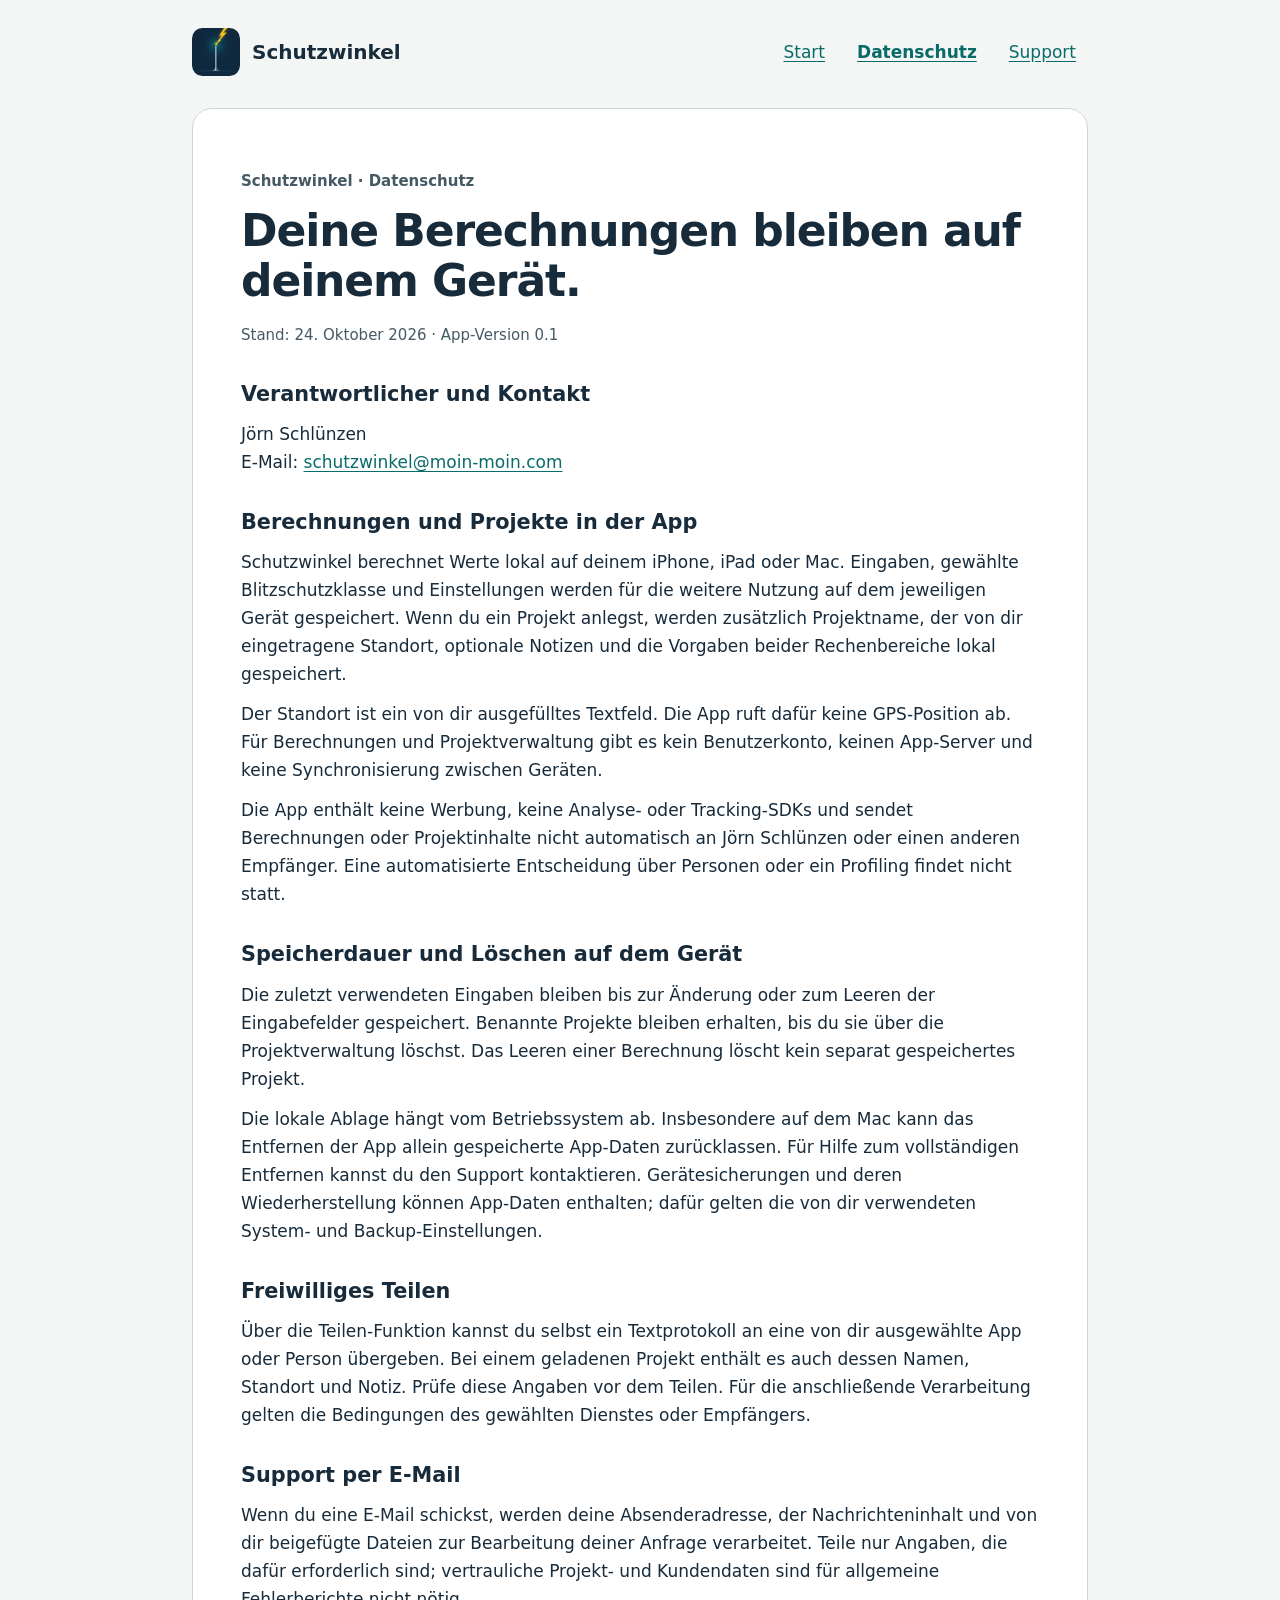
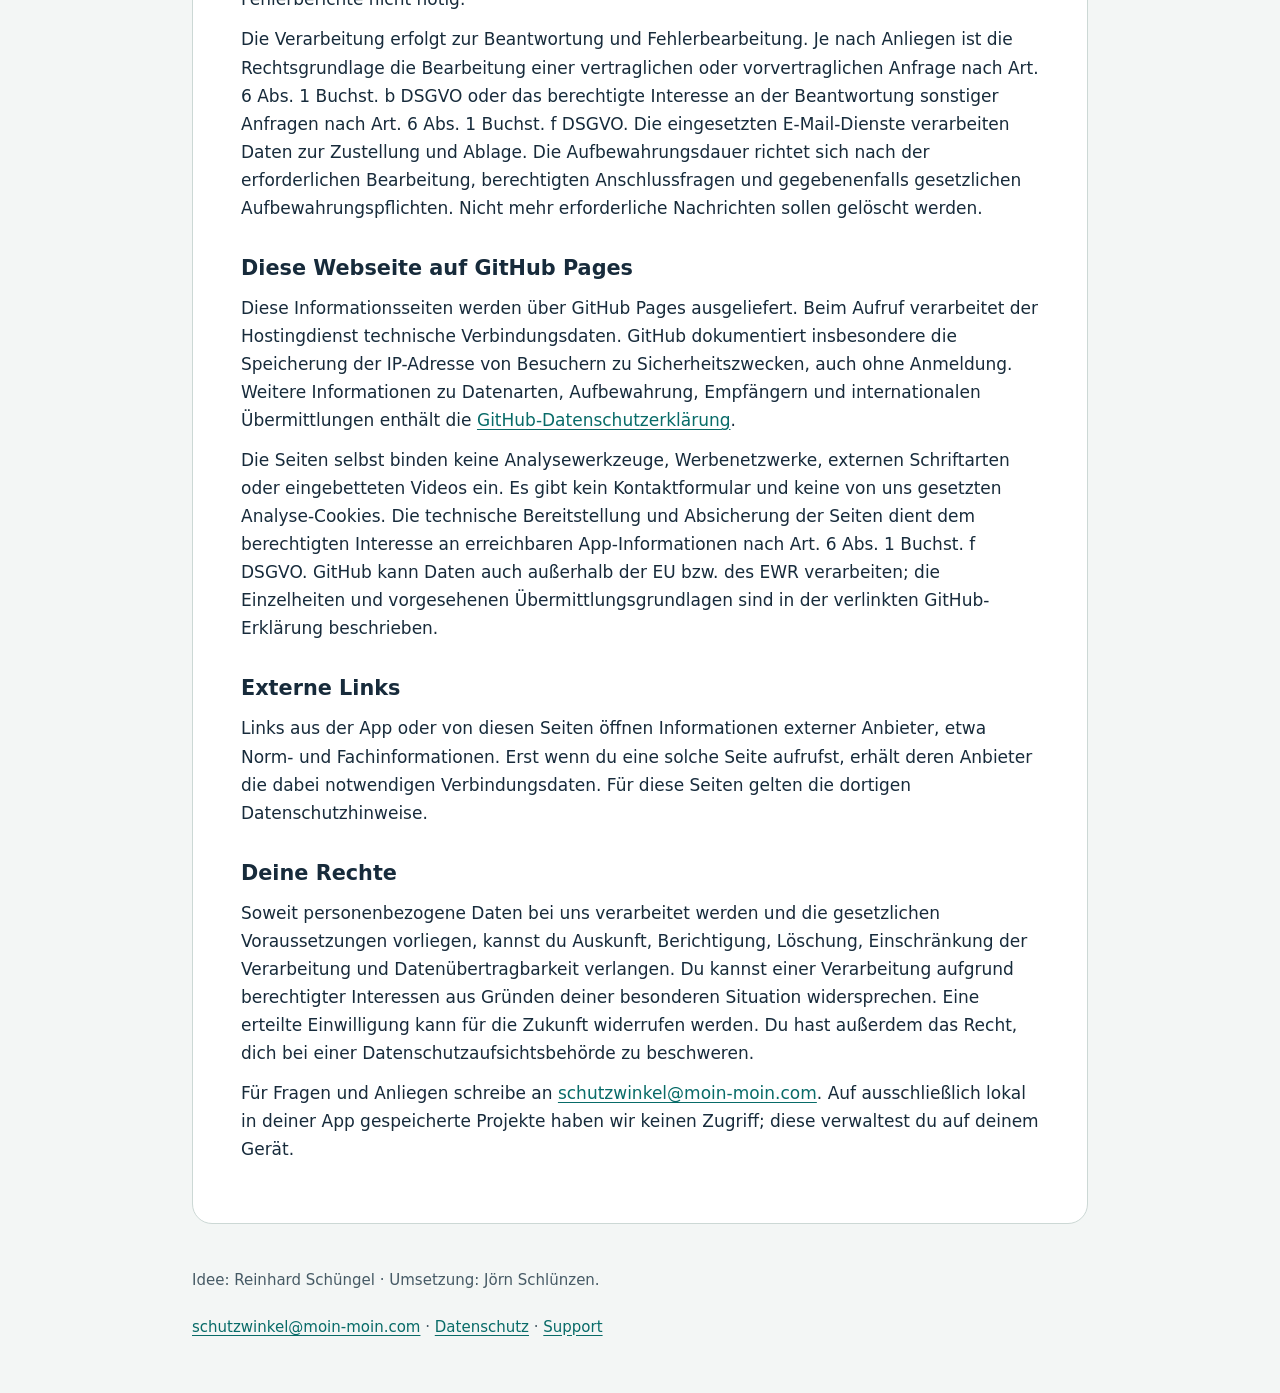
==== datenschutz/index.html @ af6385fe "Publish privacy and support information for Schutzwinkel Include provider contact, local data handli" ====
<!doctype html>
<html lang="de"><head><meta charset="utf-8"><meta name="viewport" content="width=device-width, initial-scale=1"><meta name="description" content="Datenschutz zur App Schutzwinkel von Jörn Schlünzen."><title>Datenschutz · Schutzwinkel</title><link rel="stylesheet" href="../assets/site.css"><link rel="icon" type="image/png" href="../assets/fangstange.png"></head>
<body><a class="skip" href="#inhalt">Zum Inhalt</a><header><a class="brand" href="../index.html"><img src="../assets/fangstange.png" alt="" width="48" height="48"><span>Schutzwinkel</span></a><nav aria-label="Hauptnavigation"><a href="../index.html">Start</a><a href="../datenschutz/" aria-current="page">Datenschutz</a><a href="../support/">Support</a></nav></header><main id="inhalt"><article><p class="eyebrow">Schutzwinkel · Datenschutz</p><h1>Deine Berechnungen bleiben auf deinem Gerät.</h1><p class="meta">Stand: 24. Oktober 2026 · App-Version 0.1</p><h2>Verantwortlicher und Kontakt</h2><p>Jörn Schlünzen<br>E-Mail: <a href="mailto:schutzwinkel@moin-moin.com">schutzwinkel@moin-moin.com</a></p><h2>Berechnungen und Projekte in der App</h2><p>Schutzwinkel berechnet Werte lokal auf deinem iPhone, iPad oder Mac. Eingaben, gewählte Blitzschutzklasse und Einstellungen werden für die weitere Nutzung auf dem jeweiligen Gerät gespeichert. Wenn du ein Projekt anlegst, werden zusätzlich Projektname, der von dir eingetragene Standort, optionale Notizen und die Vorgaben beider Rechenbereiche lokal gespeichert.</p><p>Der Standort ist ein von dir ausgefülltes Textfeld. Die App ruft dafür keine GPS-Position ab. Für Berechnungen und Projektverwaltung gibt es kein Benutzerkonto, keinen App-Server und keine Synchronisierung zwischen Geräten.</p><p>Die App enthält keine Werbung, keine Analyse- oder Tracking-SDKs und sendet Berechnungen oder Projektinhalte nicht automatisch an Jörn Schlünzen oder einen anderen Empfänger. Eine automatisierte Entscheidung über Personen oder ein Profiling findet nicht statt.</p><h2>Speicherdauer und Löschen auf dem Gerät</h2><p>Die zuletzt verwendeten Eingaben bleiben bis zur Änderung oder zum Leeren der Eingabefelder gespeichert. Benannte Projekte bleiben erhalten, bis du sie über die Projektverwaltung löschst. Das Leeren einer Berechnung löscht kein separat gespeichertes Projekt.</p><p>Die lokale Ablage hängt vom Betriebssystem ab. Insbesondere auf dem Mac kann das Entfernen der App allein gespeicherte App-Daten zurücklassen. Für Hilfe zum vollständigen Entfernen kannst du den Support kontaktieren. Gerätesicherungen und deren Wiederherstellung können App-Daten enthalten; dafür gelten die von dir verwendeten System- und Backup-Einstellungen.</p><h2>Freiwilliges Teilen</h2><p>Über die Teilen-Funktion kannst du selbst ein Textprotokoll an eine von dir ausgewählte App oder Person übergeben. Bei einem geladenen Projekt enthält es auch dessen Namen, Standort und Notiz. Prüfe diese Angaben vor dem Teilen. Für die anschließende Verarbeitung gelten die Bedingungen des gewählten Dienstes oder Empfängers.</p><h2>Support per E-Mail</h2><p>Wenn du eine E-Mail schickst, werden deine Absenderadresse, der Nachrichteninhalt und von dir beigefügte Dateien zur Bearbeitung deiner Anfrage verarbeitet. Teile nur Angaben, die dafür erforderlich sind; vertrauliche Projekt- und Kundendaten sind für allgemeine Fehlerberichte nicht nötig.</p><p>Die Verarbeitung erfolgt zur Beantwortung und Fehlerbearbeitung. Je nach Anliegen ist die Rechtsgrundlage die Bearbeitung einer vertraglichen oder vorvertraglichen Anfrage nach Art. 6 Abs. 1 Buchst. b DSGVO oder das berechtigte Interesse an der Beantwortung sonstiger Anfragen nach Art. 6 Abs. 1 Buchst. f DSGVO. Die eingesetzten E-Mail-Dienste verarbeiten Daten zur Zustellung und Ablage. Die Aufbewahrungsdauer richtet sich nach der erforderlichen Bearbeitung, berechtigten Anschlussfragen und gegebenenfalls gesetzlichen Aufbewahrungspflichten. Nicht mehr erforderliche Nachrichten sollen gelöscht werden.</p><h2>Diese Webseite auf GitHub Pages</h2><p>Diese Informationsseiten werden über GitHub Pages ausgeliefert. Beim Aufruf verarbeitet der Hostingdienst technische Verbindungsdaten. GitHub dokumentiert insbesondere die Speicherung der IP-Adresse von Besuchern zu Sicherheitszwecken, auch ohne Anmeldung. Weitere Informationen zu Datenarten, Aufbewahrung, Empfängern und internationalen Übermittlungen enthält die <a href="https://docs.github.com/en/site-policy/privacy-policies/github-general-privacy-statement">GitHub-Datenschutzerklärung</a>.</p><p>Die Seiten selbst binden keine Analysewerkzeuge, Werbenetzwerke, externen Schriftarten oder eingebetteten Videos ein. Es gibt kein Kontaktformular und keine von uns gesetzten Analyse-Cookies. Die technische Bereitstellung und Absicherung der Seiten dient dem berechtigten Interesse an erreichbaren App-Informationen nach Art. 6 Abs. 1 Buchst. f DSGVO. GitHub kann Daten auch außerhalb der EU bzw. des EWR verarbeiten; die Einzelheiten und vorgesehenen Übermittlungsgrundlagen sind in der verlinkten GitHub-Erklärung beschrieben.</p><h2>Externe Links</h2><p>Links aus der App oder von diesen Seiten öffnen Informationen externer Anbieter, etwa Norm- und Fachinformationen. Erst wenn du eine solche Seite aufrufst, erhält deren Anbieter die dabei notwendigen Verbindungsdaten. Für diese Seiten gelten die dortigen Datenschutzhinweise.</p><h2>Deine Rechte</h2><p>Soweit personenbezogene Daten bei uns verarbeitet werden und die gesetzlichen Voraussetzungen vorliegen, kannst du Auskunft, Berichtigung, Löschung, Einschränkung der Verarbeitung und Datenübertragbarkeit verlangen. Du kannst einer Verarbeitung aufgrund berechtigter Interessen aus Gründen deiner besonderen Situation widersprechen. Eine erteilte Einwilligung kann für die Zukunft widerrufen werden. Du hast außerdem das Recht, dich bei einer Datenschutzaufsichtsbehörde zu beschweren.</p><p>Für Fragen und Anliegen schreibe an <a href="mailto:schutzwinkel@moin-moin.com">schutzwinkel@moin-moin.com</a>. Auf ausschließlich lokal in deiner App gespeicherte Projekte haben wir keinen Zugriff; diese verwaltest du auf deinem Gerät.</p></article></main><footer><p>Idee: Reinhard Schüngel · Umsetzung: Jörn Schlünzen.</p><p><a href="mailto:schutzwinkel@moin-moin.com">schutzwinkel@moin-moin.com</a> · <a href="../datenschutz/">Datenschutz</a> · <a href="../support/">Support</a></p></footer></body></html>
---- assets/site.css ----
:root { color-scheme: light dark; --bg: #f3f6f5; --card: #ffffff; --ink: #172b3b; --muted: #465a65; --accent: #086b68; --line: #ccd8d5; }
* { box-sizing: border-box; }
body { margin: 0; background: var(--bg); color: var(--ink); font: 1.0625rem/1.65 system-ui, -apple-system, BlinkMacSystemFont, sans-serif; }
a { color: var(--accent); text-underline-offset: .2em; overflow-wrap: anywhere; }
a:hover { text-decoration-thickness: .15em; }
a:focus-visible { outline: 3px solid var(--accent); outline-offset: 4px; border-radius: 3px; }
.skip { position: absolute; top: -6rem; left: 1rem; padding: .75rem 1rem; background: var(--card); z-index: 2; }
.skip:focus { top: .5rem; }
header, main, footer { width: min(100% - 2.5rem, 56rem); margin-inline: auto; }
header { padding-block: 1.75rem 1rem; display: flex; flex-wrap: wrap; align-items: center; justify-content: space-between; gap: 1rem; }
.brand { display: flex; align-items: center; gap: .75rem; color: var(--ink); text-decoration: none; font-size: 1.25rem; font-weight: 700; }
.brand img { width: 3rem; height: 3rem; border-radius: .65rem; }
nav { display: flex; flex-wrap: wrap; gap: .25rem .5rem; }
nav a { display: inline-flex; align-items: center; padding: .5rem .75rem; min-height: 44px; }
nav a[aria-current="page"] { font-weight: 700; }
main { padding-block: 1rem 2rem; }
article { padding: clamp(1.25rem, 4vw, 3rem); background: var(--card); border: 1px solid var(--line); border-radius: 1.25rem; }
h1 { font-size: clamp(2rem, 5vw, 2.75rem); line-height: 1.15; letter-spacing: -.025em; margin: .3rem 0 1rem; }
h2 { margin: 2rem 0 .5rem; font-size: 1.3rem; line-height: 1.35; }
p, ul, ol { margin-block: .75rem; }
li + li { margin-top: .4rem; }
.eyebrow, .meta { color: var(--muted); font-size: .9375rem; }
.eyebrow { font-weight: 650; }
.contact { display: inline-block; padding: .75rem 1rem; border: 1px solid var(--accent); border-radius: .65rem; min-height: 44px; }
.notice { border-left: 4px solid var(--accent); padding: .5rem 1rem; margin-block: 1.5rem; background: var(--bg); }
footer { padding-bottom: 2rem; color: var(--muted); font-size: .9375rem; }
footer a { display: inline-flex; padding-block: .5rem; min-height: 44px; align-items: center; }
@media (prefers-color-scheme: dark) { :root { --bg: #101c24; --card: #172b3b; --ink: #edf4f2; --muted: #becfcf; --accent: #8cdad2; --line: #3a535f; } }
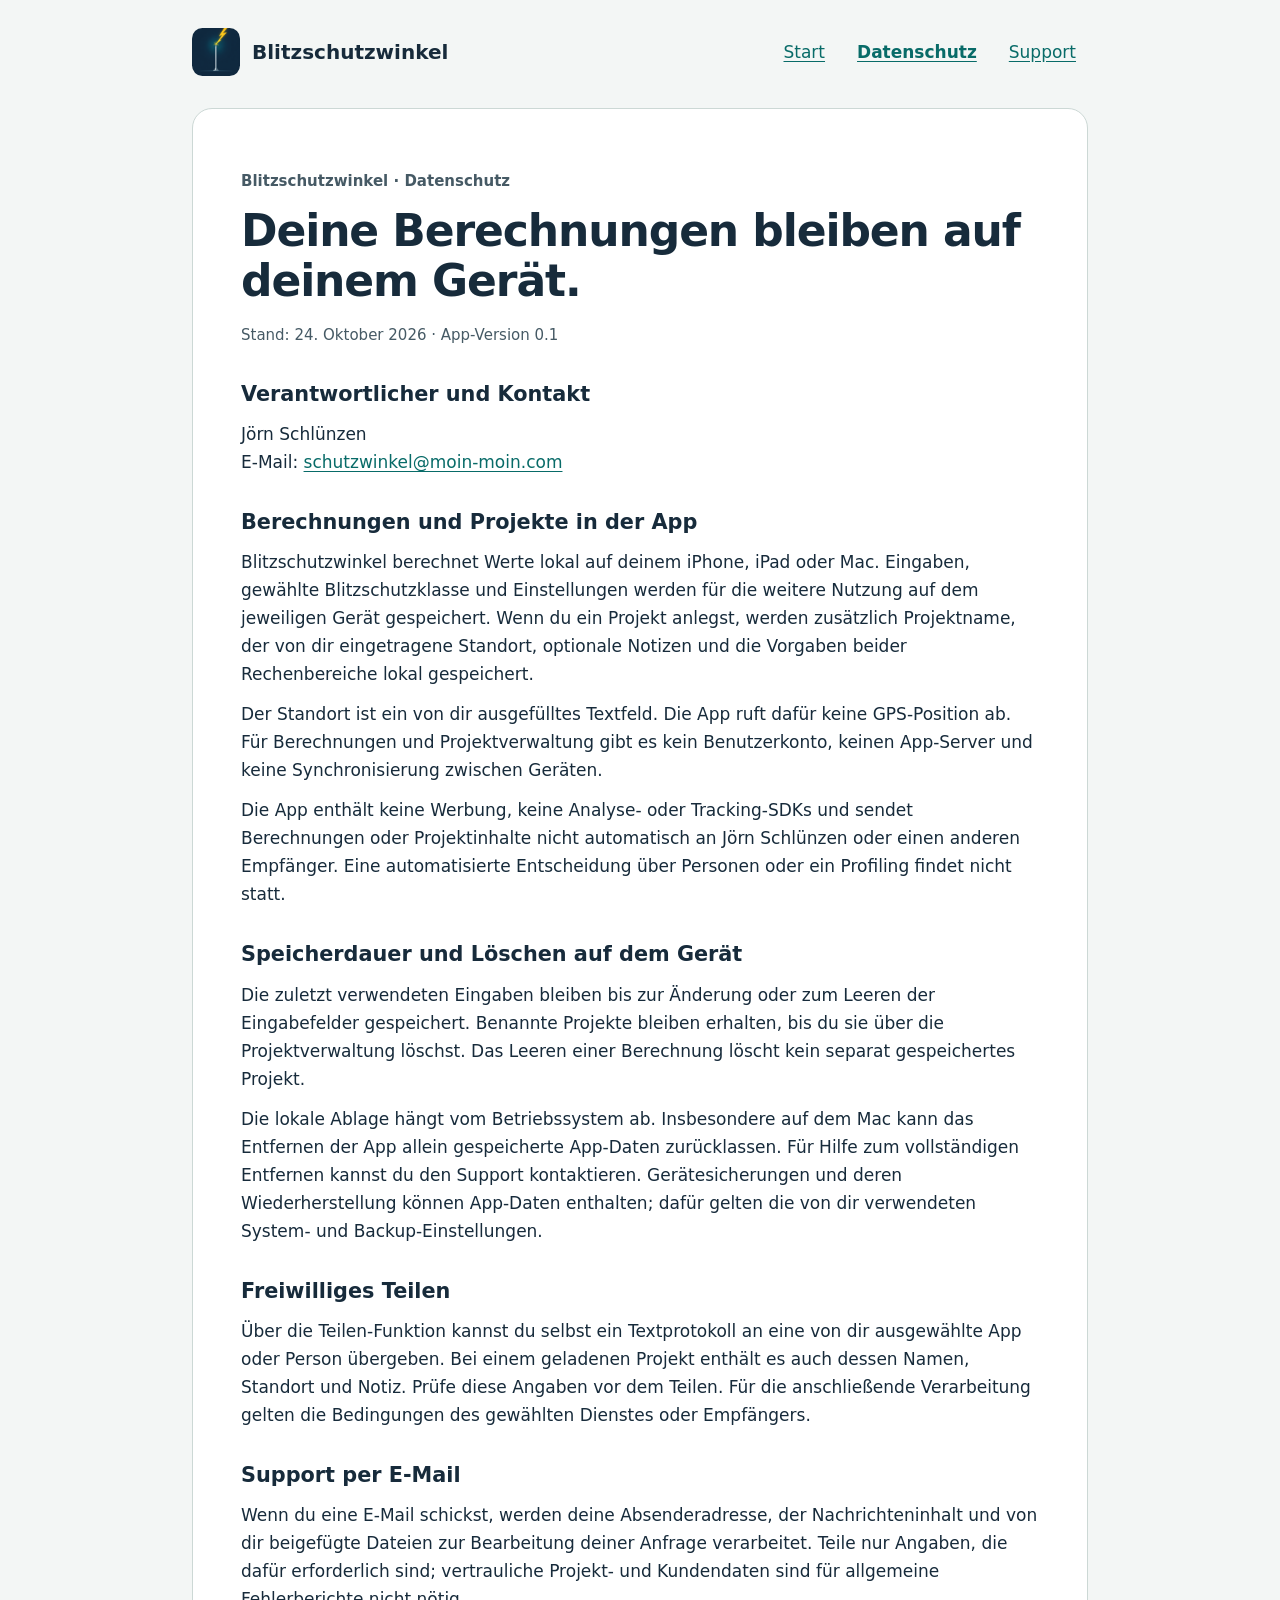
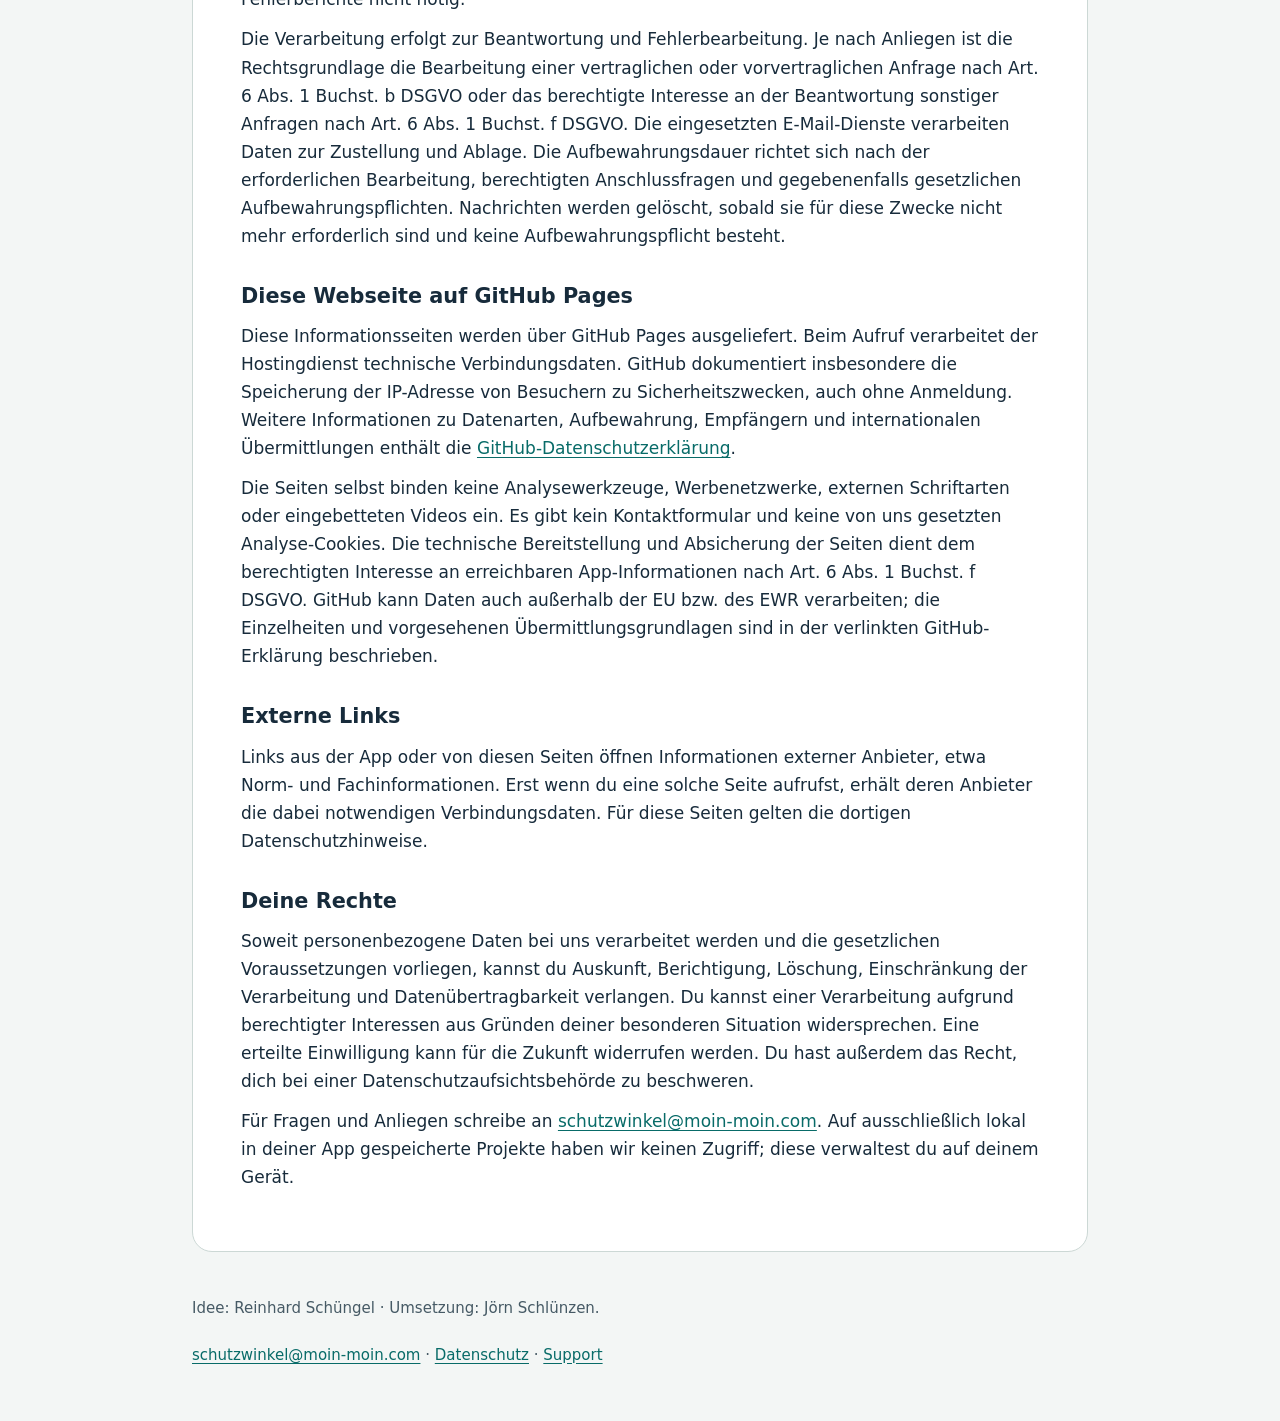
==== commit a95ee5ba: "Use Blitzschutzwinkel name and explain unequal rod heights Update public privacy and support wording" ====
--- a/datenschutz/index.html
+++ b/datenschutz/index.html
@@ -1,3 +1,3 @@
 <!doctype html>
-<html lang="de"><head><meta charset="utf-8"><meta name="viewport" content="width=device-width, initial-scale=1"><meta name="description" content="Datenschutz zur App Schutzwinkel von Jörn Schlünzen."><title>Datenschutz · Schutzwinkel</title><link rel="stylesheet" href="../assets/site.css"><link rel="icon" type="image/png" href="../assets/fangstange.png"></head>
-<body><a class="skip" href="#inhalt">Zum Inhalt</a><header><a class="brand" href="../index.html"><img src="../assets/fangstange.png" alt="" width="48" height="48"><span>Schutzwinkel</span></a><nav aria-label="Hauptnavigation"><a href="../index.html">Start</a><a href="../datenschutz/" aria-current="page">Datenschutz</a><a href="../support/">Support</a></nav></header><main id="inhalt"><article><p class="eyebrow">Schutzwinkel · Datenschutz</p><h1>Deine Berechnungen bleiben auf deinem Gerät.</h1><p class="meta">Stand: 24. Oktober 2026 · App-Version 0.1</p><h2>Verantwortlicher und Kontakt</h2><p>Jörn Schlünzen<br>E-Mail: <a href="mailto:schutzwinkel@moin-moin.com">schutzwinkel@moin-moin.com</a></p><h2>Berechnungen und Projekte in der App</h2><p>Schutzwinkel berechnet Werte lokal auf deinem iPhone, iPad oder Mac. Eingaben, gewählte Blitzschutzklasse und Einstellungen werden für die weitere Nutzung auf dem jeweiligen Gerät gespeichert. Wenn du ein Projekt anlegst, werden zusätzlich Projektname, der von dir eingetragene Standort, optionale Notizen und die Vorgaben beider Rechenbereiche lokal gespeichert.</p><p>Der Standort ist ein von dir ausgefülltes Textfeld. Die App ruft dafür keine GPS-Position ab. Für Berechnungen und Projektverwaltung gibt es kein Benutzerkonto, keinen App-Server und keine Synchronisierung zwischen Geräten.</p><p>Die App enthält keine Werbung, keine Analyse- oder Tracking-SDKs und sendet Berechnungen oder Projektinhalte nicht automatisch an Jörn Schlünzen oder einen anderen Empfänger. Eine automatisierte Entscheidung über Personen oder ein Profiling findet nicht statt.</p><h2>Speicherdauer und Löschen auf dem Gerät</h2><p>Die zuletzt verwendeten Eingaben bleiben bis zur Änderung oder zum Leeren der Eingabefelder gespeichert. Benannte Projekte bleiben erhalten, bis du sie über die Projektverwaltung löschst. Das Leeren einer Berechnung löscht kein separat gespeichertes Projekt.</p><p>Die lokale Ablage hängt vom Betriebssystem ab. Insbesondere auf dem Mac kann das Entfernen der App allein gespeicherte App-Daten zurücklassen. Für Hilfe zum vollständigen Entfernen kannst du den Support kontaktieren. Gerätesicherungen und deren Wiederherstellung können App-Daten enthalten; dafür gelten die von dir verwendeten System- und Backup-Einstellungen.</p><h2>Freiwilliges Teilen</h2><p>Über die Teilen-Funktion kannst du selbst ein Textprotokoll an eine von dir ausgewählte App oder Person übergeben. Bei einem geladenen Projekt enthält es auch dessen Namen, Standort und Notiz. Prüfe diese Angaben vor dem Teilen. Für die anschließende Verarbeitung gelten die Bedingungen des gewählten Dienstes oder Empfängers.</p><h2>Support per E-Mail</h2><p>Wenn du eine E-Mail schickst, werden deine Absenderadresse, der Nachrichteninhalt und von dir beigefügte Dateien zur Bearbeitung deiner Anfrage verarbeitet. Teile nur Angaben, die dafür erforderlich sind; vertrauliche Projekt- und Kundendaten sind für allgemeine Fehlerberichte nicht nötig.</p><p>Die Verarbeitung erfolgt zur Beantwortung und Fehlerbearbeitung. Je nach Anliegen ist die Rechtsgrundlage die Bearbeitung einer vertraglichen oder vorvertraglichen Anfrage nach Art. 6 Abs. 1 Buchst. b DSGVO oder das berechtigte Interesse an der Beantwortung sonstiger Anfragen nach Art. 6 Abs. 1 Buchst. f DSGVO. Die eingesetzten E-Mail-Dienste verarbeiten Daten zur Zustellung und Ablage. Die Aufbewahrungsdauer richtet sich nach der erforderlichen Bearbeitung, berechtigten Anschlussfragen und gegebenenfalls gesetzlichen Aufbewahrungspflichten. Nicht mehr erforderliche Nachrichten sollen gelöscht werden.</p><h2>Diese Webseite auf GitHub Pages</h2><p>Diese Informationsseiten werden über GitHub Pages ausgeliefert. Beim Aufruf verarbeitet der Hostingdienst technische Verbindungsdaten. GitHub dokumentiert insbesondere die Speicherung der IP-Adresse von Besuchern zu Sicherheitszwecken, auch ohne Anmeldung. Weitere Informationen zu Datenarten, Aufbewahrung, Empfängern und internationalen Übermittlungen enthält die <a href="https://docs.github.com/en/site-policy/privacy-policies/github-general-privacy-statement">GitHub-Datenschutzerklärung</a>.</p><p>Die Seiten selbst binden keine Analysewerkzeuge, Werbenetzwerke, externen Schriftarten oder eingebetteten Videos ein. Es gibt kein Kontaktformular und keine von uns gesetzten Analyse-Cookies. Die technische Bereitstellung und Absicherung der Seiten dient dem berechtigten Interesse an erreichbaren App-Informationen nach Art. 6 Abs. 1 Buchst. f DSGVO. GitHub kann Daten auch außerhalb der EU bzw. des EWR verarbeiten; die Einzelheiten und vorgesehenen Übermittlungsgrundlagen sind in der verlinkten GitHub-Erklärung beschrieben.</p><h2>Externe Links</h2><p>Links aus der App oder von diesen Seiten öffnen Informationen externer Anbieter, etwa Norm- und Fachinformationen. Erst wenn du eine solche Seite aufrufst, erhält deren Anbieter die dabei notwendigen Verbindungsdaten. Für diese Seiten gelten die dortigen Datenschutzhinweise.</p><h2>Deine Rechte</h2><p>Soweit personenbezogene Daten bei uns verarbeitet werden und die gesetzlichen Voraussetzungen vorliegen, kannst du Auskunft, Berichtigung, Löschung, Einschränkung der Verarbeitung und Datenübertragbarkeit verlangen. Du kannst einer Verarbeitung aufgrund berechtigter Interessen aus Gründen deiner besonderen Situation widersprechen. Eine erteilte Einwilligung kann für die Zukunft widerrufen werden. Du hast außerdem das Recht, dich bei einer Datenschutzaufsichtsbehörde zu beschweren.</p><p>Für Fragen und Anliegen schreibe an <a href="mailto:schutzwinkel@moin-moin.com">schutzwinkel@moin-moin.com</a>. Auf ausschließlich lokal in deiner App gespeicherte Projekte haben wir keinen Zugriff; diese verwaltest du auf deinem Gerät.</p></article></main><footer><p>Idee: Reinhard Schüngel · Umsetzung: Jörn Schlünzen.</p><p><a href="mailto:schutzwinkel@moin-moin.com">schutzwinkel@moin-moin.com</a> · <a href="../datenschutz/">Datenschutz</a> · <a href="../support/">Support</a></p></footer></body></html>
+<html lang="de"><head><meta charset="utf-8"><meta name="viewport" content="width=device-width, initial-scale=1"><meta name="description" content="Datenschutz zur App Blitzschutzwinkel von Jörn Schlünzen."><title>Datenschutz · Blitzschutzwinkel</title><link rel="stylesheet" href="../assets/site.css"><link rel="icon" type="image/png" href="../assets/fangstange.png"></head>
+<body><a class="skip" href="#inhalt">Zum Inhalt</a><header><a class="brand" href="../index.html"><img src="../assets/fangstange.png" alt="" width="48" height="48"><span>Blitzschutzwinkel</span></a><nav aria-label="Hauptnavigation"><a href="../index.html">Start</a><a href="../datenschutz/" aria-current="page">Datenschutz</a><a href="../support/">Support</a></nav></header><main id="inhalt"><article><p class="eyebrow">Blitzschutzwinkel · Datenschutz</p><h1>Deine Berechnungen bleiben auf deinem Gerät.</h1><p class="meta">Stand: 24. Oktober 2026 · App-Version 0.1</p><h2>Verantwortlicher und Kontakt</h2><p>Jörn Schlünzen<br>E-Mail: <a href="mailto:schutzwinkel@moin-moin.com">schutzwinkel@moin-moin.com</a></p><h2>Berechnungen und Projekte in der App</h2><p>Blitzschutzwinkel berechnet Werte lokal auf deinem iPhone, iPad oder Mac. Eingaben, gewählte Blitzschutzklasse und Einstellungen werden für die weitere Nutzung auf dem jeweiligen Gerät gespeichert. Wenn du ein Projekt anlegst, werden zusätzlich Projektname, der von dir eingetragene Standort, optionale Notizen und die Vorgaben beider Rechenbereiche lokal gespeichert.</p><p>Der Standort ist ein von dir ausgefülltes Textfeld. Die App ruft dafür keine GPS-Position ab. Für Berechnungen und Projektverwaltung gibt es kein Benutzerkonto, keinen App-Server und keine Synchronisierung zwischen Geräten.</p><p>Die App enthält keine Werbung, keine Analyse- oder Tracking-SDKs und sendet Berechnungen oder Projektinhalte nicht automatisch an Jörn Schlünzen oder einen anderen Empfänger. Eine automatisierte Entscheidung über Personen oder ein Profiling findet nicht statt.</p><h2>Speicherdauer und Löschen auf dem Gerät</h2><p>Die zuletzt verwendeten Eingaben bleiben bis zur Änderung oder zum Leeren der Eingabefelder gespeichert. Benannte Projekte bleiben erhalten, bis du sie über die Projektverwaltung löschst. Das Leeren einer Berechnung löscht kein separat gespeichertes Projekt.</p><p>Die lokale Ablage hängt vom Betriebssystem ab. Insbesondere auf dem Mac kann das Entfernen der App allein gespeicherte App-Daten zurücklassen. Für Hilfe zum vollständigen Entfernen kannst du den Support kontaktieren. Gerätesicherungen und deren Wiederherstellung können App-Daten enthalten; dafür gelten die von dir verwendeten System- und Backup-Einstellungen.</p><h2>Freiwilliges Teilen</h2><p>Über die Teilen-Funktion kannst du selbst ein Textprotokoll an eine von dir ausgewählte App oder Person übergeben. Bei einem geladenen Projekt enthält es auch dessen Namen, Standort und Notiz. Prüfe diese Angaben vor dem Teilen. Für die anschließende Verarbeitung gelten die Bedingungen des gewählten Dienstes oder Empfängers.</p><h2>Support per E-Mail</h2><p>Wenn du eine E-Mail schickst, werden deine Absenderadresse, der Nachrichteninhalt und von dir beigefügte Dateien zur Bearbeitung deiner Anfrage verarbeitet. Teile nur Angaben, die dafür erforderlich sind; vertrauliche Projekt- und Kundendaten sind für allgemeine Fehlerberichte nicht nötig.</p><p>Die Verarbeitung erfolgt zur Beantwortung und Fehlerbearbeitung. Je nach Anliegen ist die Rechtsgrundlage die Bearbeitung einer vertraglichen oder vorvertraglichen Anfrage nach Art. 6 Abs. 1 Buchst. b DSGVO oder das berechtigte Interesse an der Beantwortung sonstiger Anfragen nach Art. 6 Abs. 1 Buchst. f DSGVO. Die eingesetzten E-Mail-Dienste verarbeiten Daten zur Zustellung und Ablage. Die Aufbewahrungsdauer richtet sich nach der erforderlichen Bearbeitung, berechtigten Anschlussfragen und gegebenenfalls gesetzlichen Aufbewahrungspflichten. Nachrichten werden gelöscht, sobald sie für diese Zwecke nicht mehr erforderlich sind und keine Aufbewahrungspflicht besteht.</p><h2>Diese Webseite auf GitHub Pages</h2><p>Diese Informationsseiten werden über GitHub Pages ausgeliefert. Beim Aufruf verarbeitet der Hostingdienst technische Verbindungsdaten. GitHub dokumentiert insbesondere die Speicherung der IP-Adresse von Besuchern zu Sicherheitszwecken, auch ohne Anmeldung. Weitere Informationen zu Datenarten, Aufbewahrung, Empfängern und internationalen Übermittlungen enthält die <a href="https://docs.github.com/en/site-policy/privacy-policies/github-general-privacy-statement">GitHub-Datenschutzerklärung</a>.</p><p>Die Seiten selbst binden keine Analysewerkzeuge, Werbenetzwerke, externen Schriftarten oder eingebetteten Videos ein. Es gibt kein Kontaktformular und keine von uns gesetzten Analyse-Cookies. Die technische Bereitstellung und Absicherung der Seiten dient dem berechtigten Interesse an erreichbaren App-Informationen nach Art. 6 Abs. 1 Buchst. f DSGVO. GitHub kann Daten auch außerhalb der EU bzw. des EWR verarbeiten; die Einzelheiten und vorgesehenen Übermittlungsgrundlagen sind in der verlinkten GitHub-Erklärung beschrieben.</p><h2>Externe Links</h2><p>Links aus der App oder von diesen Seiten öffnen Informationen externer Anbieter, etwa Norm- und Fachinformationen. Erst wenn du eine solche Seite aufrufst, erhält deren Anbieter die dabei notwendigen Verbindungsdaten. Für diese Seiten gelten die dortigen Datenschutzhinweise.</p><h2>Deine Rechte</h2><p>Soweit personenbezogene Daten bei uns verarbeitet werden und die gesetzlichen Voraussetzungen vorliegen, kannst du Auskunft, Berichtigung, Löschung, Einschränkung der Verarbeitung und Datenübertragbarkeit verlangen. Du kannst einer Verarbeitung aufgrund berechtigter Interessen aus Gründen deiner besonderen Situation widersprechen. Eine erteilte Einwilligung kann für die Zukunft widerrufen werden. Du hast außerdem das Recht, dich bei einer Datenschutzaufsichtsbehörde zu beschweren.</p><p>Für Fragen und Anliegen schreibe an <a href="mailto:schutzwinkel@moin-moin.com">schutzwinkel@moin-moin.com</a>. Auf ausschließlich lokal in deiner App gespeicherte Projekte haben wir keinen Zugriff; diese verwaltest du auf deinem Gerät.</p></article></main><footer><p>Idee: Reinhard Schüngel · Umsetzung: Jörn Schlünzen.</p><p><a href="mailto:schutzwinkel@moin-moin.com">schutzwinkel@moin-moin.com</a> · <a href="../datenschutz/">Datenschutz</a> · <a href="../support/">Support</a></p></footer></body></html>
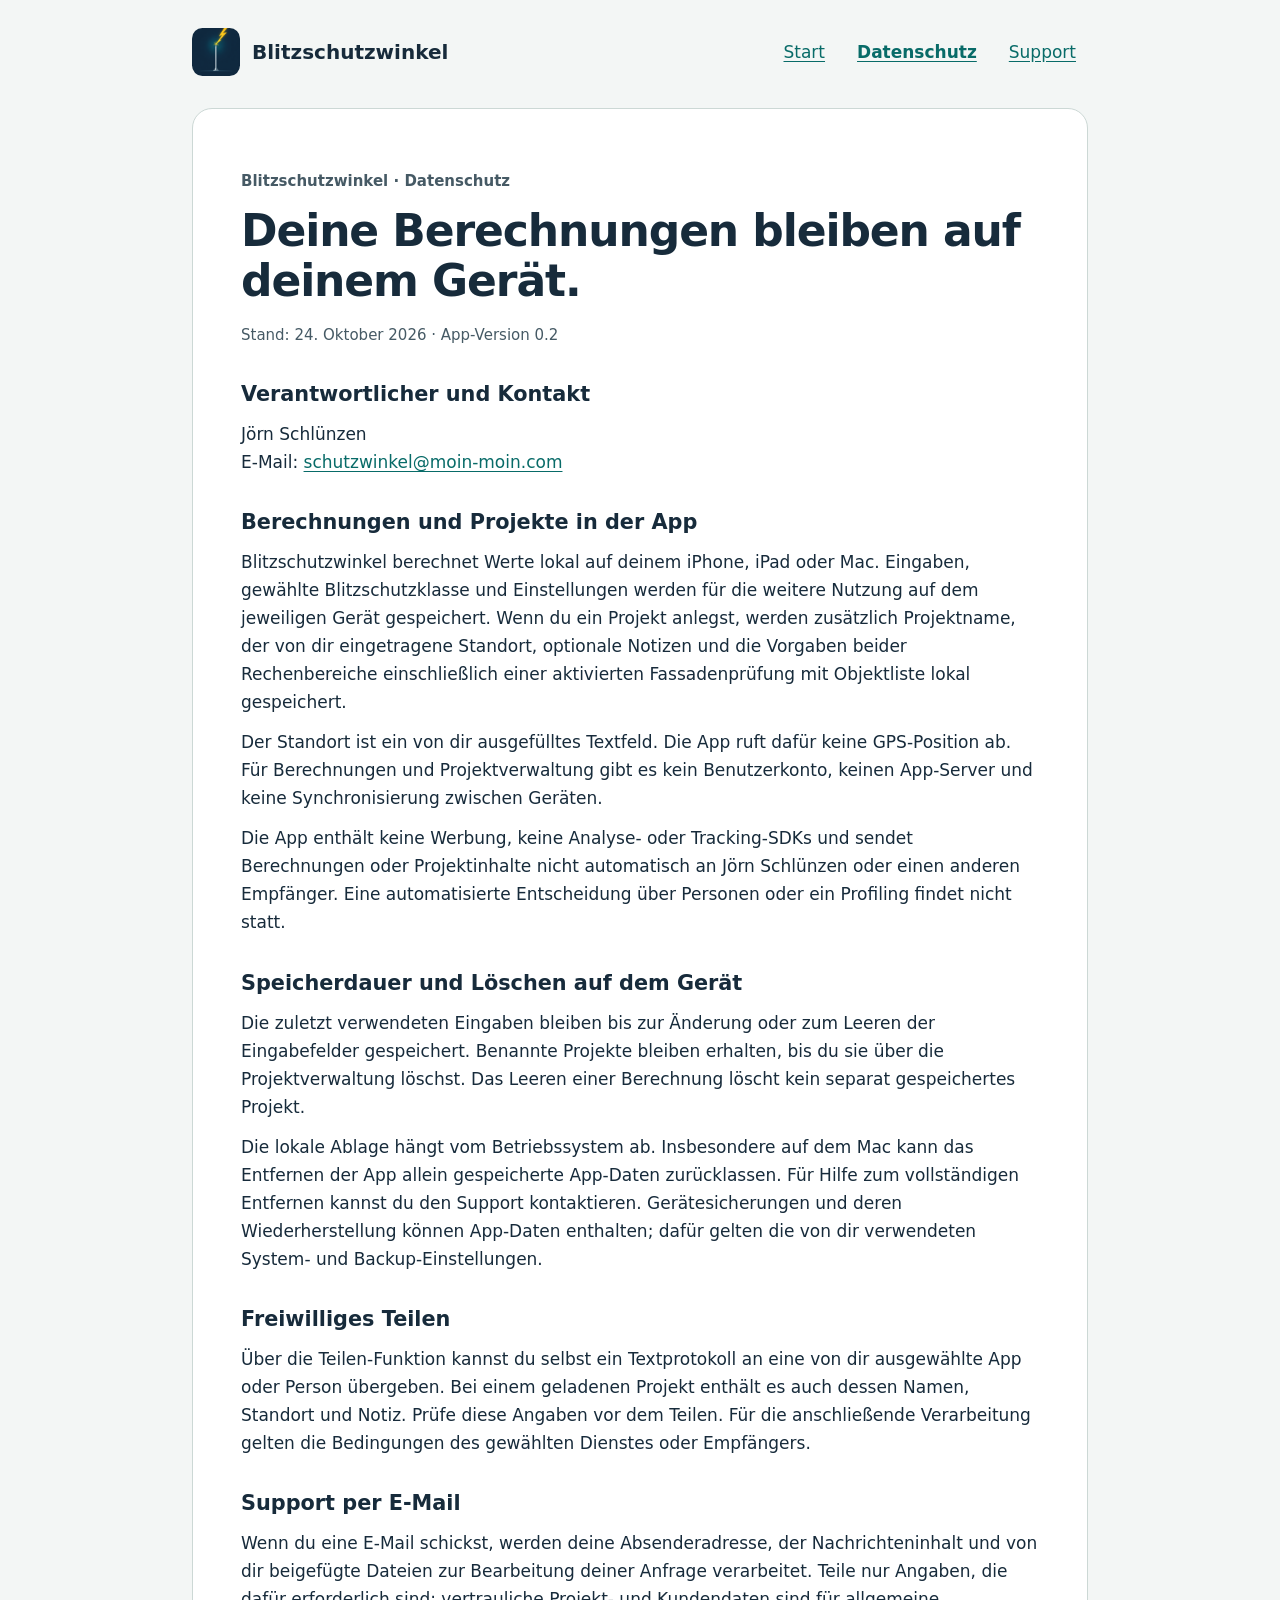
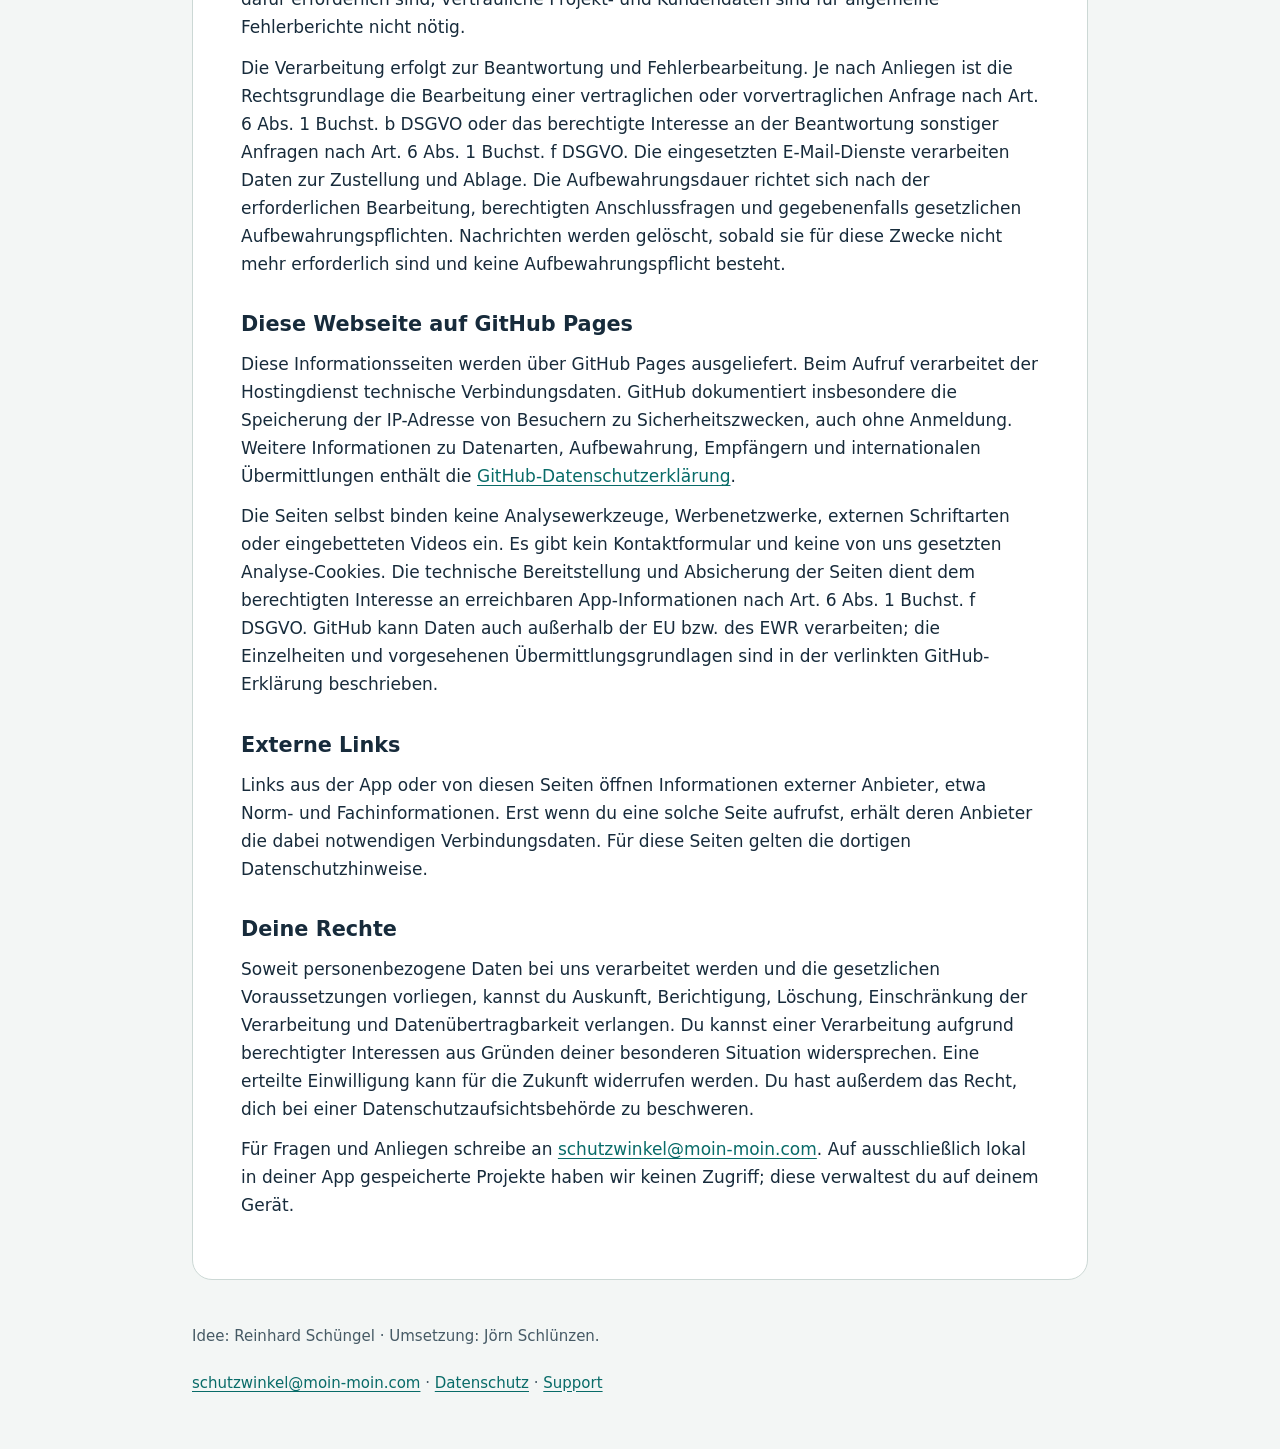
==== commit 94112b71: "Explain facade checks, inverse heights, and planning suggestions in version 0.2" ====
--- a/datenschutz/index.html
+++ b/datenschutz/index.html
@@ -1,3 +1,3 @@
 <!doctype html>
 <html lang="de"><head><meta charset="utf-8"><meta name="viewport" content="width=device-width, initial-scale=1"><meta name="description" content="Datenschutz zur App Blitzschutzwinkel von Jörn Schlünzen."><title>Datenschutz · Blitzschutzwinkel</title><link rel="stylesheet" href="../assets/site.css"><link rel="icon" type="image/png" href="../assets/fangstange.png"></head>
-<body><a class="skip" href="#inhalt">Zum Inhalt</a><header><a class="brand" href="../index.html"><img src="../assets/fangstange.png" alt="" width="48" height="48"><span>Blitzschutzwinkel</span></a><nav aria-label="Hauptnavigation"><a href="../index.html">Start</a><a href="../datenschutz/" aria-current="page">Datenschutz</a><a href="../support/">Support</a></nav></header><main id="inhalt"><article><p class="eyebrow">Blitzschutzwinkel · Datenschutz</p><h1>Deine Berechnungen bleiben auf deinem Gerät.</h1><p class="meta">Stand: 24. Oktober 2026 · App-Version 0.1</p><h2>Verantwortlicher und Kontakt</h2><p>Jörn Schlünzen<br>E-Mail: <a href="mailto:schutzwinkel@moin-moin.com">schutzwinkel@moin-moin.com</a></p><h2>Berechnungen und Projekte in der App</h2><p>Blitzschutzwinkel berechnet Werte lokal auf deinem iPhone, iPad oder Mac. Eingaben, gewählte Blitzschutzklasse und Einstellungen werden für die weitere Nutzung auf dem jeweiligen Gerät gespeichert. Wenn du ein Projekt anlegst, werden zusätzlich Projektname, der von dir eingetragene Standort, optionale Notizen und die Vorgaben beider Rechenbereiche lokal gespeichert.</p><p>Der Standort ist ein von dir ausgefülltes Textfeld. Die App ruft dafür keine GPS-Position ab. Für Berechnungen und Projektverwaltung gibt es kein Benutzerkonto, keinen App-Server und keine Synchronisierung zwischen Geräten.</p><p>Die App enthält keine Werbung, keine Analyse- oder Tracking-SDKs und sendet Berechnungen oder Projektinhalte nicht automatisch an Jörn Schlünzen oder einen anderen Empfänger. Eine automatisierte Entscheidung über Personen oder ein Profiling findet nicht statt.</p><h2>Speicherdauer und Löschen auf dem Gerät</h2><p>Die zuletzt verwendeten Eingaben bleiben bis zur Änderung oder zum Leeren der Eingabefelder gespeichert. Benannte Projekte bleiben erhalten, bis du sie über die Projektverwaltung löschst. Das Leeren einer Berechnung löscht kein separat gespeichertes Projekt.</p><p>Die lokale Ablage hängt vom Betriebssystem ab. Insbesondere auf dem Mac kann das Entfernen der App allein gespeicherte App-Daten zurücklassen. Für Hilfe zum vollständigen Entfernen kannst du den Support kontaktieren. Gerätesicherungen und deren Wiederherstellung können App-Daten enthalten; dafür gelten die von dir verwendeten System- und Backup-Einstellungen.</p><h2>Freiwilliges Teilen</h2><p>Über die Teilen-Funktion kannst du selbst ein Textprotokoll an eine von dir ausgewählte App oder Person übergeben. Bei einem geladenen Projekt enthält es auch dessen Namen, Standort und Notiz. Prüfe diese Angaben vor dem Teilen. Für die anschließende Verarbeitung gelten die Bedingungen des gewählten Dienstes oder Empfängers.</p><h2>Support per E-Mail</h2><p>Wenn du eine E-Mail schickst, werden deine Absenderadresse, der Nachrichteninhalt und von dir beigefügte Dateien zur Bearbeitung deiner Anfrage verarbeitet. Teile nur Angaben, die dafür erforderlich sind; vertrauliche Projekt- und Kundendaten sind für allgemeine Fehlerberichte nicht nötig.</p><p>Die Verarbeitung erfolgt zur Beantwortung und Fehlerbearbeitung. Je nach Anliegen ist die Rechtsgrundlage die Bearbeitung einer vertraglichen oder vorvertraglichen Anfrage nach Art. 6 Abs. 1 Buchst. b DSGVO oder das berechtigte Interesse an der Beantwortung sonstiger Anfragen nach Art. 6 Abs. 1 Buchst. f DSGVO. Die eingesetzten E-Mail-Dienste verarbeiten Daten zur Zustellung und Ablage. Die Aufbewahrungsdauer richtet sich nach der erforderlichen Bearbeitung, berechtigten Anschlussfragen und gegebenenfalls gesetzlichen Aufbewahrungspflichten. Nachrichten werden gelöscht, sobald sie für diese Zwecke nicht mehr erforderlich sind und keine Aufbewahrungspflicht besteht.</p><h2>Diese Webseite auf GitHub Pages</h2><p>Diese Informationsseiten werden über GitHub Pages ausgeliefert. Beim Aufruf verarbeitet der Hostingdienst technische Verbindungsdaten. GitHub dokumentiert insbesondere die Speicherung der IP-Adresse von Besuchern zu Sicherheitszwecken, auch ohne Anmeldung. Weitere Informationen zu Datenarten, Aufbewahrung, Empfängern und internationalen Übermittlungen enthält die <a href="https://docs.github.com/en/site-policy/privacy-policies/github-general-privacy-statement">GitHub-Datenschutzerklärung</a>.</p><p>Die Seiten selbst binden keine Analysewerkzeuge, Werbenetzwerke, externen Schriftarten oder eingebetteten Videos ein. Es gibt kein Kontaktformular und keine von uns gesetzten Analyse-Cookies. Die technische Bereitstellung und Absicherung der Seiten dient dem berechtigten Interesse an erreichbaren App-Informationen nach Art. 6 Abs. 1 Buchst. f DSGVO. GitHub kann Daten auch außerhalb der EU bzw. des EWR verarbeiten; die Einzelheiten und vorgesehenen Übermittlungsgrundlagen sind in der verlinkten GitHub-Erklärung beschrieben.</p><h2>Externe Links</h2><p>Links aus der App oder von diesen Seiten öffnen Informationen externer Anbieter, etwa Norm- und Fachinformationen. Erst wenn du eine solche Seite aufrufst, erhält deren Anbieter die dabei notwendigen Verbindungsdaten. Für diese Seiten gelten die dortigen Datenschutzhinweise.</p><h2>Deine Rechte</h2><p>Soweit personenbezogene Daten bei uns verarbeitet werden und die gesetzlichen Voraussetzungen vorliegen, kannst du Auskunft, Berichtigung, Löschung, Einschränkung der Verarbeitung und Datenübertragbarkeit verlangen. Du kannst einer Verarbeitung aufgrund berechtigter Interessen aus Gründen deiner besonderen Situation widersprechen. Eine erteilte Einwilligung kann für die Zukunft widerrufen werden. Du hast außerdem das Recht, dich bei einer Datenschutzaufsichtsbehörde zu beschweren.</p><p>Für Fragen und Anliegen schreibe an <a href="mailto:schutzwinkel@moin-moin.com">schutzwinkel@moin-moin.com</a>. Auf ausschließlich lokal in deiner App gespeicherte Projekte haben wir keinen Zugriff; diese verwaltest du auf deinem Gerät.</p></article></main><footer><p>Idee: Reinhard Schüngel · Umsetzung: Jörn Schlünzen.</p><p><a href="mailto:schutzwinkel@moin-moin.com">schutzwinkel@moin-moin.com</a> · <a href="../datenschutz/">Datenschutz</a> · <a href="../support/">Support</a></p></footer></body></html>
+<body><a class="skip" href="#inhalt">Zum Inhalt</a><header><a class="brand" href="../index.html"><img src="../assets/fangstange.png" alt="" width="48" height="48"><span>Blitzschutzwinkel</span></a><nav aria-label="Hauptnavigation"><a href="../index.html">Start</a><a href="../datenschutz/" aria-current="page">Datenschutz</a><a href="../support/">Support</a></nav></header><main id="inhalt"><article><p class="eyebrow">Blitzschutzwinkel · Datenschutz</p><h1>Deine Berechnungen bleiben auf deinem Gerät.</h1><p class="meta">Stand: 24. Oktober 2026 · App-Version 0.2</p><h2>Verantwortlicher und Kontakt</h2><p>Jörn Schlünzen<br>E-Mail: <a href="mailto:schutzwinkel@moin-moin.com">schutzwinkel@moin-moin.com</a></p><h2>Berechnungen und Projekte in der App</h2><p>Blitzschutzwinkel berechnet Werte lokal auf deinem iPhone, iPad oder Mac. Eingaben, gewählte Blitzschutzklasse und Einstellungen werden für die weitere Nutzung auf dem jeweiligen Gerät gespeichert. Wenn du ein Projekt anlegst, werden zusätzlich Projektname, der von dir eingetragene Standort, optionale Notizen und die Vorgaben beider Rechenbereiche einschließlich einer aktivierten Fassadenprüfung mit Objektliste lokal gespeichert.</p><p>Der Standort ist ein von dir ausgefülltes Textfeld. Die App ruft dafür keine GPS-Position ab. Für Berechnungen und Projektverwaltung gibt es kein Benutzerkonto, keinen App-Server und keine Synchronisierung zwischen Geräten.</p><p>Die App enthält keine Werbung, keine Analyse- oder Tracking-SDKs und sendet Berechnungen oder Projektinhalte nicht automatisch an Jörn Schlünzen oder einen anderen Empfänger. Eine automatisierte Entscheidung über Personen oder ein Profiling findet nicht statt.</p><h2>Speicherdauer und Löschen auf dem Gerät</h2><p>Die zuletzt verwendeten Eingaben bleiben bis zur Änderung oder zum Leeren der Eingabefelder gespeichert. Benannte Projekte bleiben erhalten, bis du sie über die Projektverwaltung löschst. Das Leeren einer Berechnung löscht kein separat gespeichertes Projekt.</p><p>Die lokale Ablage hängt vom Betriebssystem ab. Insbesondere auf dem Mac kann das Entfernen der App allein gespeicherte App-Daten zurücklassen. Für Hilfe zum vollständigen Entfernen kannst du den Support kontaktieren. Gerätesicherungen und deren Wiederherstellung können App-Daten enthalten; dafür gelten die von dir verwendeten System- und Backup-Einstellungen.</p><h2>Freiwilliges Teilen</h2><p>Über die Teilen-Funktion kannst du selbst ein Textprotokoll an eine von dir ausgewählte App oder Person übergeben. Bei einem geladenen Projekt enthält es auch dessen Namen, Standort und Notiz. Prüfe diese Angaben vor dem Teilen. Für die anschließende Verarbeitung gelten die Bedingungen des gewählten Dienstes oder Empfängers.</p><h2>Support per E-Mail</h2><p>Wenn du eine E-Mail schickst, werden deine Absenderadresse, der Nachrichteninhalt und von dir beigefügte Dateien zur Bearbeitung deiner Anfrage verarbeitet. Teile nur Angaben, die dafür erforderlich sind; vertrauliche Projekt- und Kundendaten sind für allgemeine Fehlerberichte nicht nötig.</p><p>Die Verarbeitung erfolgt zur Beantwortung und Fehlerbearbeitung. Je nach Anliegen ist die Rechtsgrundlage die Bearbeitung einer vertraglichen oder vorvertraglichen Anfrage nach Art. 6 Abs. 1 Buchst. b DSGVO oder das berechtigte Interesse an der Beantwortung sonstiger Anfragen nach Art. 6 Abs. 1 Buchst. f DSGVO. Die eingesetzten E-Mail-Dienste verarbeiten Daten zur Zustellung und Ablage. Die Aufbewahrungsdauer richtet sich nach der erforderlichen Bearbeitung, berechtigten Anschlussfragen und gegebenenfalls gesetzlichen Aufbewahrungspflichten. Nachrichten werden gelöscht, sobald sie für diese Zwecke nicht mehr erforderlich sind und keine Aufbewahrungspflicht besteht.</p><h2>Diese Webseite auf GitHub Pages</h2><p>Diese Informationsseiten werden über GitHub Pages ausgeliefert. Beim Aufruf verarbeitet der Hostingdienst technische Verbindungsdaten. GitHub dokumentiert insbesondere die Speicherung der IP-Adresse von Besuchern zu Sicherheitszwecken, auch ohne Anmeldung. Weitere Informationen zu Datenarten, Aufbewahrung, Empfängern und internationalen Übermittlungen enthält die <a href="https://docs.github.com/en/site-policy/privacy-policies/github-general-privacy-statement">GitHub-Datenschutzerklärung</a>.</p><p>Die Seiten selbst binden keine Analysewerkzeuge, Werbenetzwerke, externen Schriftarten oder eingebetteten Videos ein. Es gibt kein Kontaktformular und keine von uns gesetzten Analyse-Cookies. Die technische Bereitstellung und Absicherung der Seiten dient dem berechtigten Interesse an erreichbaren App-Informationen nach Art. 6 Abs. 1 Buchst. f DSGVO. GitHub kann Daten auch außerhalb der EU bzw. des EWR verarbeiten; die Einzelheiten und vorgesehenen Übermittlungsgrundlagen sind in der verlinkten GitHub-Erklärung beschrieben.</p><h2>Externe Links</h2><p>Links aus der App oder von diesen Seiten öffnen Informationen externer Anbieter, etwa Norm- und Fachinformationen. Erst wenn du eine solche Seite aufrufst, erhält deren Anbieter die dabei notwendigen Verbindungsdaten. Für diese Seiten gelten die dortigen Datenschutzhinweise.</p><h2>Deine Rechte</h2><p>Soweit personenbezogene Daten bei uns verarbeitet werden und die gesetzlichen Voraussetzungen vorliegen, kannst du Auskunft, Berichtigung, Löschung, Einschränkung der Verarbeitung und Datenübertragbarkeit verlangen. Du kannst einer Verarbeitung aufgrund berechtigter Interessen aus Gründen deiner besonderen Situation widersprechen. Eine erteilte Einwilligung kann für die Zukunft widerrufen werden. Du hast außerdem das Recht, dich bei einer Datenschutzaufsichtsbehörde zu beschweren.</p><p>Für Fragen und Anliegen schreibe an <a href="mailto:schutzwinkel@moin-moin.com">schutzwinkel@moin-moin.com</a>. Auf ausschließlich lokal in deiner App gespeicherte Projekte haben wir keinen Zugriff; diese verwaltest du auf deinem Gerät.</p></article></main><footer><p>Idee: Reinhard Schüngel · Umsetzung: Jörn Schlünzen.</p><p><a href="mailto:schutzwinkel@moin-moin.com">schutzwinkel@moin-moin.com</a> · <a href="../datenschutz/">Datenschutz</a> · <a href="../support/">Support</a></p></footer></body></html>
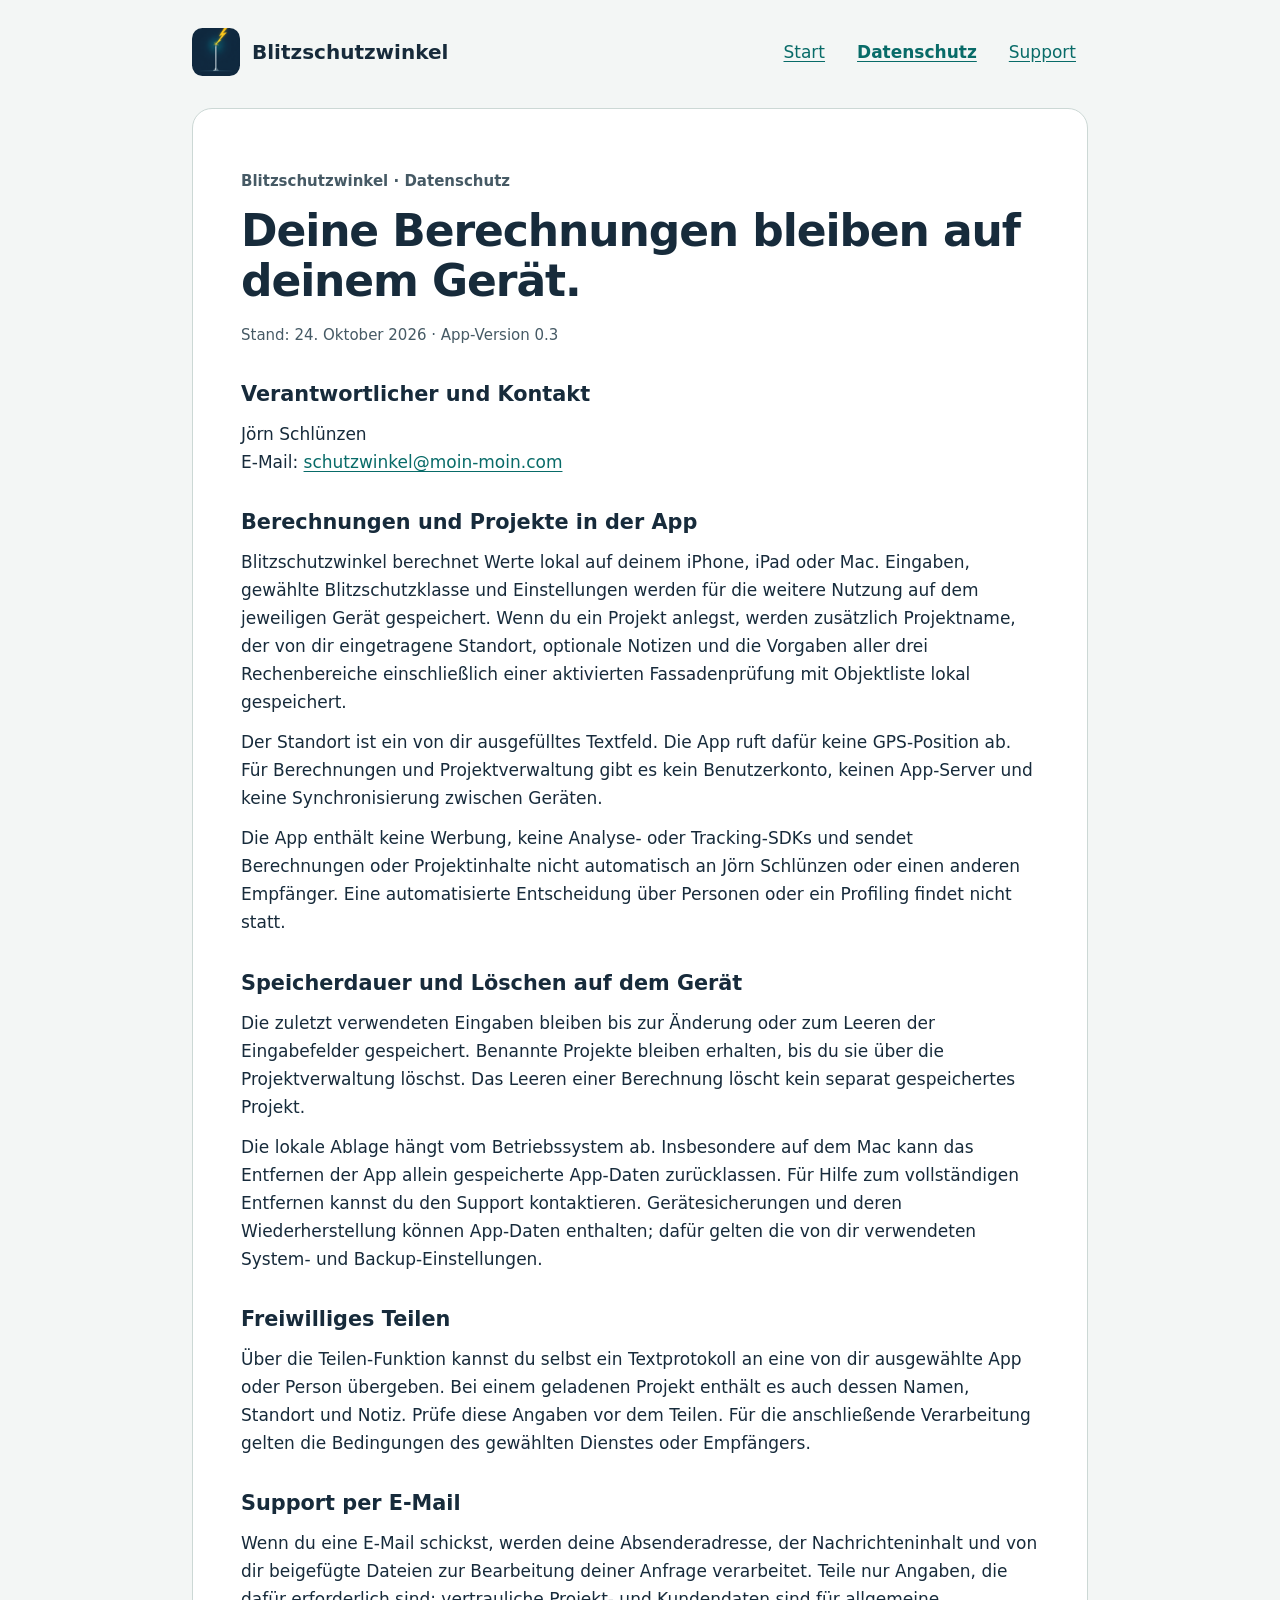
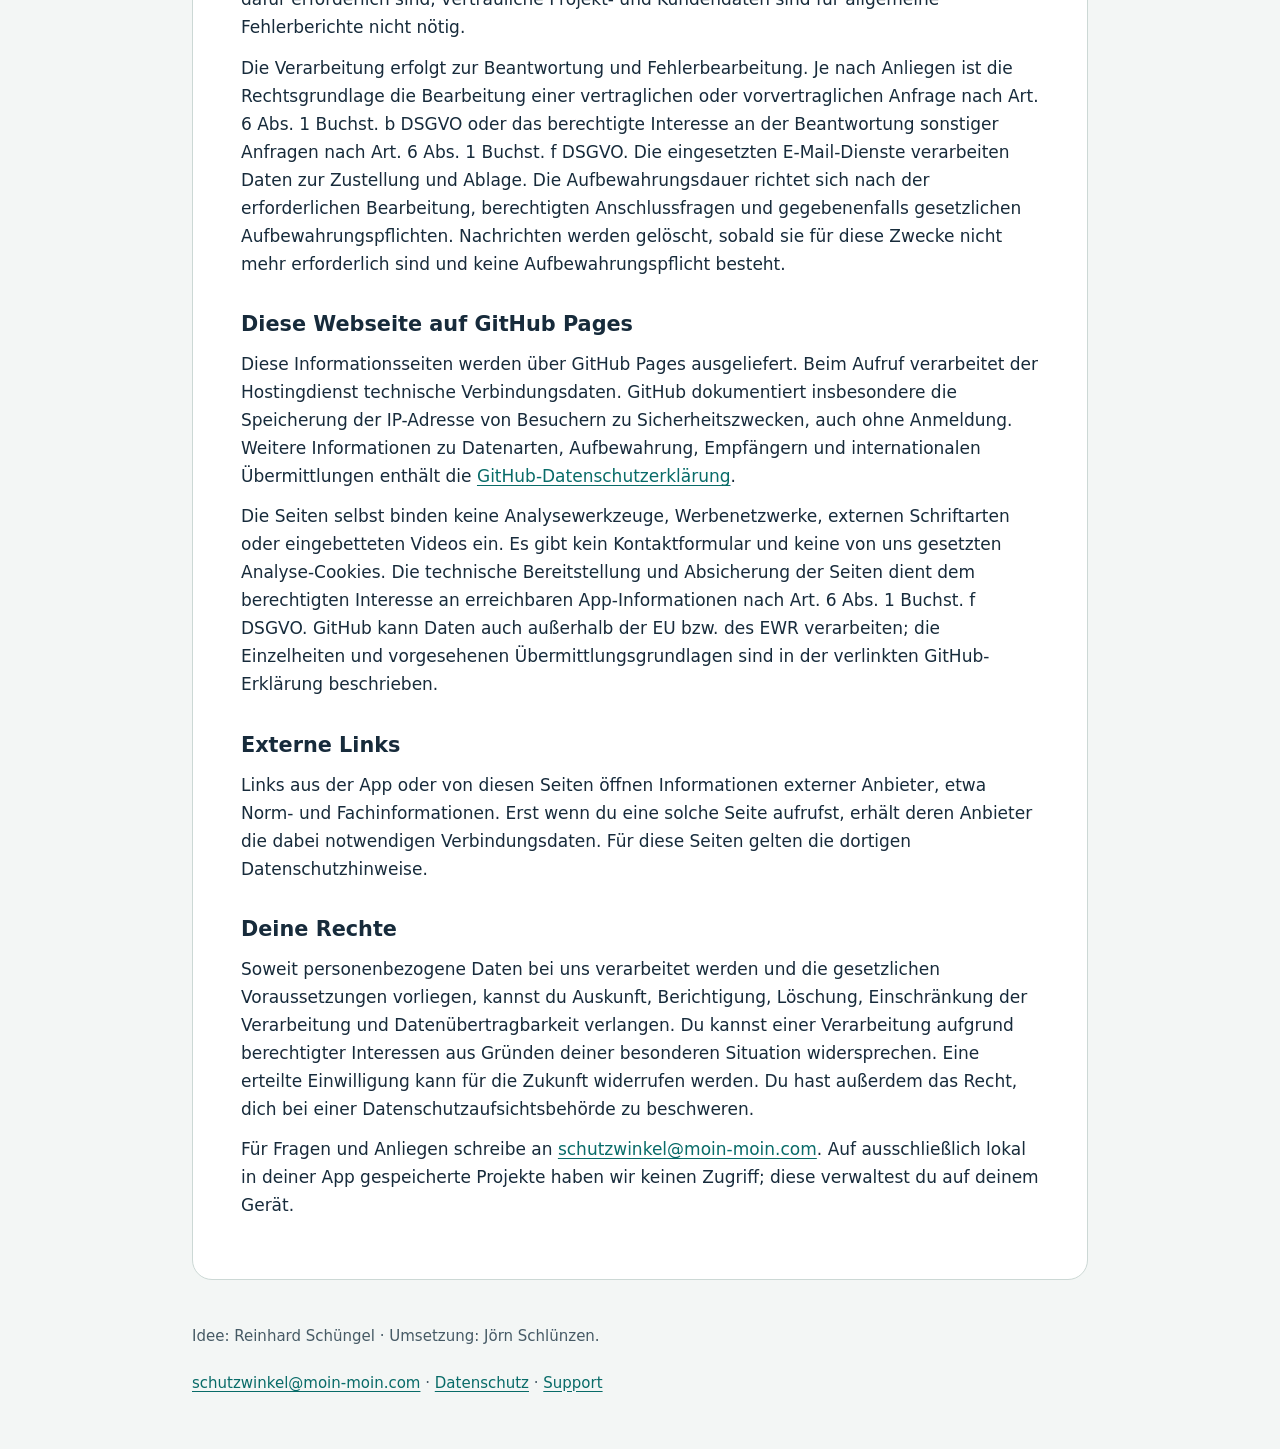
==== commit 640d2410: "Document detailed separation-distance calculation in version 0.3 Explain the non-governing simplifie" ====
--- a/datenschutz/index.html
+++ b/datenschutz/index.html
@@ -1,3 +1,3 @@
 <!doctype html>
 <html lang="de"><head><meta charset="utf-8"><meta name="viewport" content="width=device-width, initial-scale=1"><meta name="description" content="Datenschutz zur App Blitzschutzwinkel von Jörn Schlünzen."><title>Datenschutz · Blitzschutzwinkel</title><link rel="stylesheet" href="../assets/site.css"><link rel="icon" type="image/png" href="../assets/fangstange.png"></head>
-<body><a class="skip" href="#inhalt">Zum Inhalt</a><header><a class="brand" href="../index.html"><img src="../assets/fangstange.png" alt="" width="48" height="48"><span>Blitzschutzwinkel</span></a><nav aria-label="Hauptnavigation"><a href="../index.html">Start</a><a href="../datenschutz/" aria-current="page">Datenschutz</a><a href="../support/">Support</a></nav></header><main id="inhalt"><article><p class="eyebrow">Blitzschutzwinkel · Datenschutz</p><h1>Deine Berechnungen bleiben auf deinem Gerät.</h1><p class="meta">Stand: 24. Oktober 2026 · App-Version 0.2</p><h2>Verantwortlicher und Kontakt</h2><p>Jörn Schlünzen<br>E-Mail: <a href="mailto:schutzwinkel@moin-moin.com">schutzwinkel@moin-moin.com</a></p><h2>Berechnungen und Projekte in der App</h2><p>Blitzschutzwinkel berechnet Werte lokal auf deinem iPhone, iPad oder Mac. Eingaben, gewählte Blitzschutzklasse und Einstellungen werden für die weitere Nutzung auf dem jeweiligen Gerät gespeichert. Wenn du ein Projekt anlegst, werden zusätzlich Projektname, der von dir eingetragene Standort, optionale Notizen und die Vorgaben beider Rechenbereiche einschließlich einer aktivierten Fassadenprüfung mit Objektliste lokal gespeichert.</p><p>Der Standort ist ein von dir ausgefülltes Textfeld. Die App ruft dafür keine GPS-Position ab. Für Berechnungen und Projektverwaltung gibt es kein Benutzerkonto, keinen App-Server und keine Synchronisierung zwischen Geräten.</p><p>Die App enthält keine Werbung, keine Analyse- oder Tracking-SDKs und sendet Berechnungen oder Projektinhalte nicht automatisch an Jörn Schlünzen oder einen anderen Empfänger. Eine automatisierte Entscheidung über Personen oder ein Profiling findet nicht statt.</p><h2>Speicherdauer und Löschen auf dem Gerät</h2><p>Die zuletzt verwendeten Eingaben bleiben bis zur Änderung oder zum Leeren der Eingabefelder gespeichert. Benannte Projekte bleiben erhalten, bis du sie über die Projektverwaltung löschst. Das Leeren einer Berechnung löscht kein separat gespeichertes Projekt.</p><p>Die lokale Ablage hängt vom Betriebssystem ab. Insbesondere auf dem Mac kann das Entfernen der App allein gespeicherte App-Daten zurücklassen. Für Hilfe zum vollständigen Entfernen kannst du den Support kontaktieren. Gerätesicherungen und deren Wiederherstellung können App-Daten enthalten; dafür gelten die von dir verwendeten System- und Backup-Einstellungen.</p><h2>Freiwilliges Teilen</h2><p>Über die Teilen-Funktion kannst du selbst ein Textprotokoll an eine von dir ausgewählte App oder Person übergeben. Bei einem geladenen Projekt enthält es auch dessen Namen, Standort und Notiz. Prüfe diese Angaben vor dem Teilen. Für die anschließende Verarbeitung gelten die Bedingungen des gewählten Dienstes oder Empfängers.</p><h2>Support per E-Mail</h2><p>Wenn du eine E-Mail schickst, werden deine Absenderadresse, der Nachrichteninhalt und von dir beigefügte Dateien zur Bearbeitung deiner Anfrage verarbeitet. Teile nur Angaben, die dafür erforderlich sind; vertrauliche Projekt- und Kundendaten sind für allgemeine Fehlerberichte nicht nötig.</p><p>Die Verarbeitung erfolgt zur Beantwortung und Fehlerbearbeitung. Je nach Anliegen ist die Rechtsgrundlage die Bearbeitung einer vertraglichen oder vorvertraglichen Anfrage nach Art. 6 Abs. 1 Buchst. b DSGVO oder das berechtigte Interesse an der Beantwortung sonstiger Anfragen nach Art. 6 Abs. 1 Buchst. f DSGVO. Die eingesetzten E-Mail-Dienste verarbeiten Daten zur Zustellung und Ablage. Die Aufbewahrungsdauer richtet sich nach der erforderlichen Bearbeitung, berechtigten Anschlussfragen und gegebenenfalls gesetzlichen Aufbewahrungspflichten. Nachrichten werden gelöscht, sobald sie für diese Zwecke nicht mehr erforderlich sind und keine Aufbewahrungspflicht besteht.</p><h2>Diese Webseite auf GitHub Pages</h2><p>Diese Informationsseiten werden über GitHub Pages ausgeliefert. Beim Aufruf verarbeitet der Hostingdienst technische Verbindungsdaten. GitHub dokumentiert insbesondere die Speicherung der IP-Adresse von Besuchern zu Sicherheitszwecken, auch ohne Anmeldung. Weitere Informationen zu Datenarten, Aufbewahrung, Empfängern und internationalen Übermittlungen enthält die <a href="https://docs.github.com/en/site-policy/privacy-policies/github-general-privacy-statement">GitHub-Datenschutzerklärung</a>.</p><p>Die Seiten selbst binden keine Analysewerkzeuge, Werbenetzwerke, externen Schriftarten oder eingebetteten Videos ein. Es gibt kein Kontaktformular und keine von uns gesetzten Analyse-Cookies. Die technische Bereitstellung und Absicherung der Seiten dient dem berechtigten Interesse an erreichbaren App-Informationen nach Art. 6 Abs. 1 Buchst. f DSGVO. GitHub kann Daten auch außerhalb der EU bzw. des EWR verarbeiten; die Einzelheiten und vorgesehenen Übermittlungsgrundlagen sind in der verlinkten GitHub-Erklärung beschrieben.</p><h2>Externe Links</h2><p>Links aus der App oder von diesen Seiten öffnen Informationen externer Anbieter, etwa Norm- und Fachinformationen. Erst wenn du eine solche Seite aufrufst, erhält deren Anbieter die dabei notwendigen Verbindungsdaten. Für diese Seiten gelten die dortigen Datenschutzhinweise.</p><h2>Deine Rechte</h2><p>Soweit personenbezogene Daten bei uns verarbeitet werden und die gesetzlichen Voraussetzungen vorliegen, kannst du Auskunft, Berichtigung, Löschung, Einschränkung der Verarbeitung und Datenübertragbarkeit verlangen. Du kannst einer Verarbeitung aufgrund berechtigter Interessen aus Gründen deiner besonderen Situation widersprechen. Eine erteilte Einwilligung kann für die Zukunft widerrufen werden. Du hast außerdem das Recht, dich bei einer Datenschutzaufsichtsbehörde zu beschweren.</p><p>Für Fragen und Anliegen schreibe an <a href="mailto:schutzwinkel@moin-moin.com">schutzwinkel@moin-moin.com</a>. Auf ausschließlich lokal in deiner App gespeicherte Projekte haben wir keinen Zugriff; diese verwaltest du auf deinem Gerät.</p></article></main><footer><p>Idee: Reinhard Schüngel · Umsetzung: Jörn Schlünzen.</p><p><a href="mailto:schutzwinkel@moin-moin.com">schutzwinkel@moin-moin.com</a> · <a href="../datenschutz/">Datenschutz</a> · <a href="../support/">Support</a></p></footer></body></html>
+<body><a class="skip" href="#inhalt">Zum Inhalt</a><header><a class="brand" href="../index.html"><img src="../assets/fangstange.png" alt="" width="48" height="48"><span>Blitzschutzwinkel</span></a><nav aria-label="Hauptnavigation"><a href="../index.html">Start</a><a href="../datenschutz/" aria-current="page">Datenschutz</a><a href="../support/">Support</a></nav></header><main id="inhalt"><article><p class="eyebrow">Blitzschutzwinkel · Datenschutz</p><h1>Deine Berechnungen bleiben auf deinem Gerät.</h1><p class="meta">Stand: 24. Oktober 2026 · App-Version 0.3</p><h2>Verantwortlicher und Kontakt</h2><p>Jörn Schlünzen<br>E-Mail: <a href="mailto:schutzwinkel@moin-moin.com">schutzwinkel@moin-moin.com</a></p><h2>Berechnungen und Projekte in der App</h2><p>Blitzschutzwinkel berechnet Werte lokal auf deinem iPhone, iPad oder Mac. Eingaben, gewählte Blitzschutzklasse und Einstellungen werden für die weitere Nutzung auf dem jeweiligen Gerät gespeichert. Wenn du ein Projekt anlegst, werden zusätzlich Projektname, der von dir eingetragene Standort, optionale Notizen und die Vorgaben aller drei Rechenbereiche einschließlich einer aktivierten Fassadenprüfung mit Objektliste lokal gespeichert.</p><p>Der Standort ist ein von dir ausgefülltes Textfeld. Die App ruft dafür keine GPS-Position ab. Für Berechnungen und Projektverwaltung gibt es kein Benutzerkonto, keinen App-Server und keine Synchronisierung zwischen Geräten.</p><p>Die App enthält keine Werbung, keine Analyse- oder Tracking-SDKs und sendet Berechnungen oder Projektinhalte nicht automatisch an Jörn Schlünzen oder einen anderen Empfänger. Eine automatisierte Entscheidung über Personen oder ein Profiling findet nicht statt.</p><h2>Speicherdauer und Löschen auf dem Gerät</h2><p>Die zuletzt verwendeten Eingaben bleiben bis zur Änderung oder zum Leeren der Eingabefelder gespeichert. Benannte Projekte bleiben erhalten, bis du sie über die Projektverwaltung löschst. Das Leeren einer Berechnung löscht kein separat gespeichertes Projekt.</p><p>Die lokale Ablage hängt vom Betriebssystem ab. Insbesondere auf dem Mac kann das Entfernen der App allein gespeicherte App-Daten zurücklassen. Für Hilfe zum vollständigen Entfernen kannst du den Support kontaktieren. Gerätesicherungen und deren Wiederherstellung können App-Daten enthalten; dafür gelten die von dir verwendeten System- und Backup-Einstellungen.</p><h2>Freiwilliges Teilen</h2><p>Über die Teilen-Funktion kannst du selbst ein Textprotokoll an eine von dir ausgewählte App oder Person übergeben. Bei einem geladenen Projekt enthält es auch dessen Namen, Standort und Notiz. Prüfe diese Angaben vor dem Teilen. Für die anschließende Verarbeitung gelten die Bedingungen des gewählten Dienstes oder Empfängers.</p><h2>Support per E-Mail</h2><p>Wenn du eine E-Mail schickst, werden deine Absenderadresse, der Nachrichteninhalt und von dir beigefügte Dateien zur Bearbeitung deiner Anfrage verarbeitet. Teile nur Angaben, die dafür erforderlich sind; vertrauliche Projekt- und Kundendaten sind für allgemeine Fehlerberichte nicht nötig.</p><p>Die Verarbeitung erfolgt zur Beantwortung und Fehlerbearbeitung. Je nach Anliegen ist die Rechtsgrundlage die Bearbeitung einer vertraglichen oder vorvertraglichen Anfrage nach Art. 6 Abs. 1 Buchst. b DSGVO oder das berechtigte Interesse an der Beantwortung sonstiger Anfragen nach Art. 6 Abs. 1 Buchst. f DSGVO. Die eingesetzten E-Mail-Dienste verarbeiten Daten zur Zustellung und Ablage. Die Aufbewahrungsdauer richtet sich nach der erforderlichen Bearbeitung, berechtigten Anschlussfragen und gegebenenfalls gesetzlichen Aufbewahrungspflichten. Nachrichten werden gelöscht, sobald sie für diese Zwecke nicht mehr erforderlich sind und keine Aufbewahrungspflicht besteht.</p><h2>Diese Webseite auf GitHub Pages</h2><p>Diese Informationsseiten werden über GitHub Pages ausgeliefert. Beim Aufruf verarbeitet der Hostingdienst technische Verbindungsdaten. GitHub dokumentiert insbesondere die Speicherung der IP-Adresse von Besuchern zu Sicherheitszwecken, auch ohne Anmeldung. Weitere Informationen zu Datenarten, Aufbewahrung, Empfängern und internationalen Übermittlungen enthält die <a href="https://docs.github.com/en/site-policy/privacy-policies/github-general-privacy-statement">GitHub-Datenschutzerklärung</a>.</p><p>Die Seiten selbst binden keine Analysewerkzeuge, Werbenetzwerke, externen Schriftarten oder eingebetteten Videos ein. Es gibt kein Kontaktformular und keine von uns gesetzten Analyse-Cookies. Die technische Bereitstellung und Absicherung der Seiten dient dem berechtigten Interesse an erreichbaren App-Informationen nach Art. 6 Abs. 1 Buchst. f DSGVO. GitHub kann Daten auch außerhalb der EU bzw. des EWR verarbeiten; die Einzelheiten und vorgesehenen Übermittlungsgrundlagen sind in der verlinkten GitHub-Erklärung beschrieben.</p><h2>Externe Links</h2><p>Links aus der App oder von diesen Seiten öffnen Informationen externer Anbieter, etwa Norm- und Fachinformationen. Erst wenn du eine solche Seite aufrufst, erhält deren Anbieter die dabei notwendigen Verbindungsdaten. Für diese Seiten gelten die dortigen Datenschutzhinweise.</p><h2>Deine Rechte</h2><p>Soweit personenbezogene Daten bei uns verarbeitet werden und die gesetzlichen Voraussetzungen vorliegen, kannst du Auskunft, Berichtigung, Löschung, Einschränkung der Verarbeitung und Datenübertragbarkeit verlangen. Du kannst einer Verarbeitung aufgrund berechtigter Interessen aus Gründen deiner besonderen Situation widersprechen. Eine erteilte Einwilligung kann für die Zukunft widerrufen werden. Du hast außerdem das Recht, dich bei einer Datenschutzaufsichtsbehörde zu beschweren.</p><p>Für Fragen und Anliegen schreibe an <a href="mailto:schutzwinkel@moin-moin.com">schutzwinkel@moin-moin.com</a>. Auf ausschließlich lokal in deiner App gespeicherte Projekte haben wir keinen Zugriff; diese verwaltest du auf deinem Gerät.</p></article></main><footer><p>Idee: Reinhard Schüngel · Umsetzung: Jörn Schlünzen.</p><p><a href="mailto:schutzwinkel@moin-moin.com">schutzwinkel@moin-moin.com</a> · <a href="../datenschutz/">Datenschutz</a> · <a href="../support/">Support</a></p></footer></body></html>
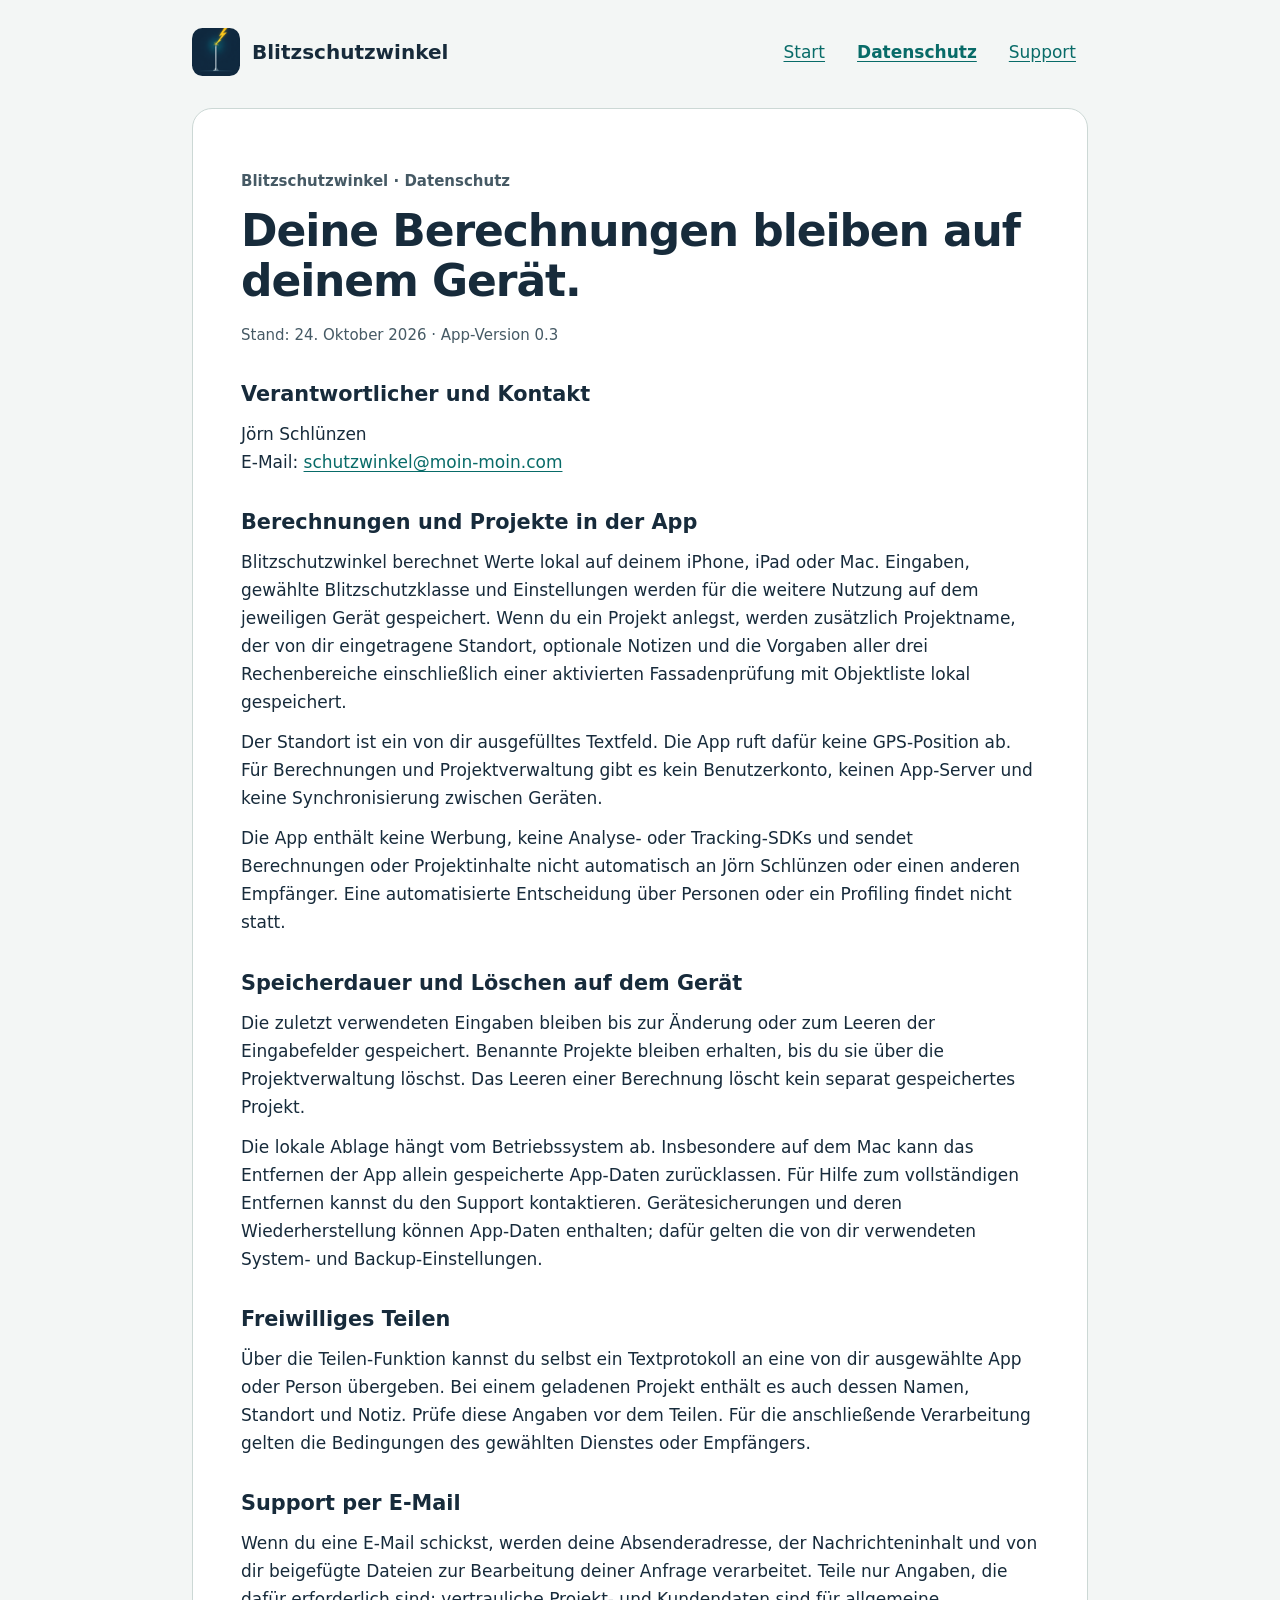
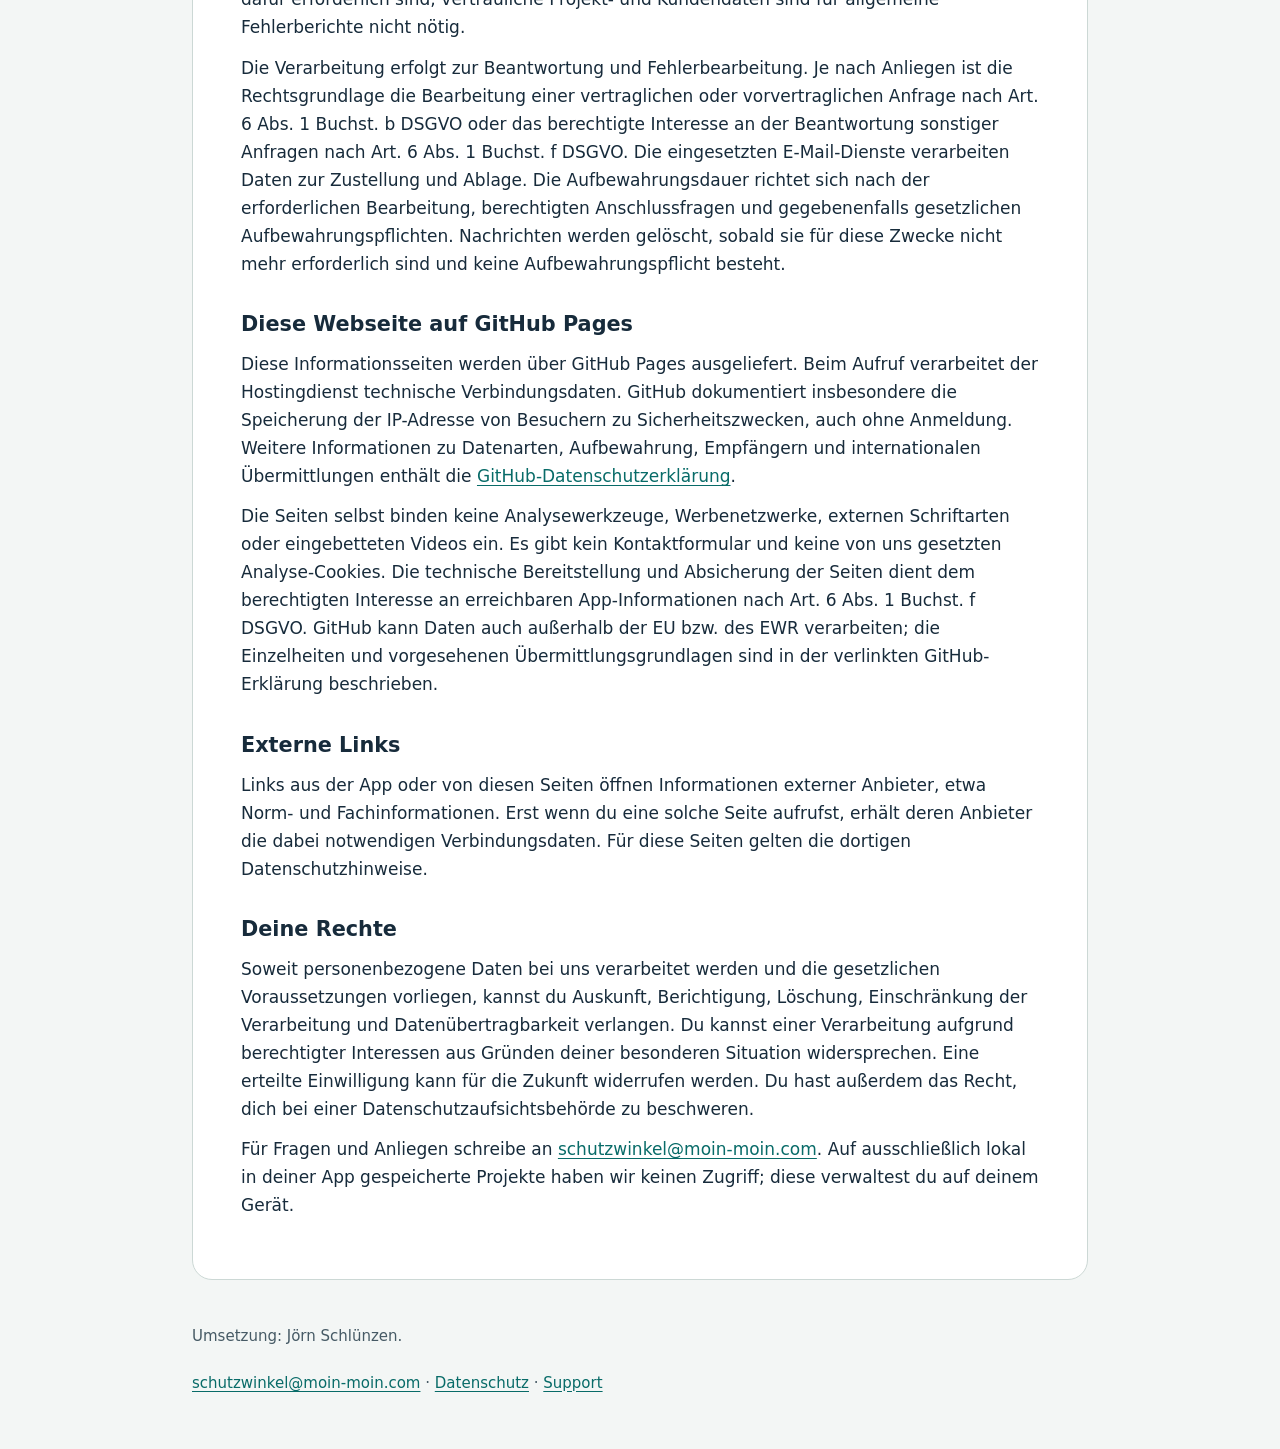
==== commit 175ec5fa: "Remove the idea attribution from current information pages" ====
--- a/datenschutz/index.html
+++ b/datenschutz/index.html
@@ -1,3 +1,3 @@
 <!doctype html>
 <html lang="de"><head><meta charset="utf-8"><meta name="viewport" content="width=device-width, initial-scale=1"><meta name="description" content="Datenschutz zur App Blitzschutzwinkel von Jörn Schlünzen."><title>Datenschutz · Blitzschutzwinkel</title><link rel="stylesheet" href="../assets/site.css"><link rel="icon" type="image/png" href="../assets/fangstange.png"></head>
-<body><a class="skip" href="#inhalt">Zum Inhalt</a><header><a class="brand" href="../index.html"><img src="../assets/fangstange.png" alt="" width="48" height="48"><span>Blitzschutzwinkel</span></a><nav aria-label="Hauptnavigation"><a href="../index.html">Start</a><a href="../datenschutz/" aria-current="page">Datenschutz</a><a href="../support/">Support</a></nav></header><main id="inhalt"><article><p class="eyebrow">Blitzschutzwinkel · Datenschutz</p><h1>Deine Berechnungen bleiben auf deinem Gerät.</h1><p class="meta">Stand: 24. Oktober 2026 · App-Version 0.3</p><h2>Verantwortlicher und Kontakt</h2><p>Jörn Schlünzen<br>E-Mail: <a href="mailto:schutzwinkel@moin-moin.com">schutzwinkel@moin-moin.com</a></p><h2>Berechnungen und Projekte in der App</h2><p>Blitzschutzwinkel berechnet Werte lokal auf deinem iPhone, iPad oder Mac. Eingaben, gewählte Blitzschutzklasse und Einstellungen werden für die weitere Nutzung auf dem jeweiligen Gerät gespeichert. Wenn du ein Projekt anlegst, werden zusätzlich Projektname, der von dir eingetragene Standort, optionale Notizen und die Vorgaben aller drei Rechenbereiche einschließlich einer aktivierten Fassadenprüfung mit Objektliste lokal gespeichert.</p><p>Der Standort ist ein von dir ausgefülltes Textfeld. Die App ruft dafür keine GPS-Position ab. Für Berechnungen und Projektverwaltung gibt es kein Benutzerkonto, keinen App-Server und keine Synchronisierung zwischen Geräten.</p><p>Die App enthält keine Werbung, keine Analyse- oder Tracking-SDKs und sendet Berechnungen oder Projektinhalte nicht automatisch an Jörn Schlünzen oder einen anderen Empfänger. Eine automatisierte Entscheidung über Personen oder ein Profiling findet nicht statt.</p><h2>Speicherdauer und Löschen auf dem Gerät</h2><p>Die zuletzt verwendeten Eingaben bleiben bis zur Änderung oder zum Leeren der Eingabefelder gespeichert. Benannte Projekte bleiben erhalten, bis du sie über die Projektverwaltung löschst. Das Leeren einer Berechnung löscht kein separat gespeichertes Projekt.</p><p>Die lokale Ablage hängt vom Betriebssystem ab. Insbesondere auf dem Mac kann das Entfernen der App allein gespeicherte App-Daten zurücklassen. Für Hilfe zum vollständigen Entfernen kannst du den Support kontaktieren. Gerätesicherungen und deren Wiederherstellung können App-Daten enthalten; dafür gelten die von dir verwendeten System- und Backup-Einstellungen.</p><h2>Freiwilliges Teilen</h2><p>Über die Teilen-Funktion kannst du selbst ein Textprotokoll an eine von dir ausgewählte App oder Person übergeben. Bei einem geladenen Projekt enthält es auch dessen Namen, Standort und Notiz. Prüfe diese Angaben vor dem Teilen. Für die anschließende Verarbeitung gelten die Bedingungen des gewählten Dienstes oder Empfängers.</p><h2>Support per E-Mail</h2><p>Wenn du eine E-Mail schickst, werden deine Absenderadresse, der Nachrichteninhalt und von dir beigefügte Dateien zur Bearbeitung deiner Anfrage verarbeitet. Teile nur Angaben, die dafür erforderlich sind; vertrauliche Projekt- und Kundendaten sind für allgemeine Fehlerberichte nicht nötig.</p><p>Die Verarbeitung erfolgt zur Beantwortung und Fehlerbearbeitung. Je nach Anliegen ist die Rechtsgrundlage die Bearbeitung einer vertraglichen oder vorvertraglichen Anfrage nach Art. 6 Abs. 1 Buchst. b DSGVO oder das berechtigte Interesse an der Beantwortung sonstiger Anfragen nach Art. 6 Abs. 1 Buchst. f DSGVO. Die eingesetzten E-Mail-Dienste verarbeiten Daten zur Zustellung und Ablage. Die Aufbewahrungsdauer richtet sich nach der erforderlichen Bearbeitung, berechtigten Anschlussfragen und gegebenenfalls gesetzlichen Aufbewahrungspflichten. Nachrichten werden gelöscht, sobald sie für diese Zwecke nicht mehr erforderlich sind und keine Aufbewahrungspflicht besteht.</p><h2>Diese Webseite auf GitHub Pages</h2><p>Diese Informationsseiten werden über GitHub Pages ausgeliefert. Beim Aufruf verarbeitet der Hostingdienst technische Verbindungsdaten. GitHub dokumentiert insbesondere die Speicherung der IP-Adresse von Besuchern zu Sicherheitszwecken, auch ohne Anmeldung. Weitere Informationen zu Datenarten, Aufbewahrung, Empfängern und internationalen Übermittlungen enthält die <a href="https://docs.github.com/en/site-policy/privacy-policies/github-general-privacy-statement">GitHub-Datenschutzerklärung</a>.</p><p>Die Seiten selbst binden keine Analysewerkzeuge, Werbenetzwerke, externen Schriftarten oder eingebetteten Videos ein. Es gibt kein Kontaktformular und keine von uns gesetzten Analyse-Cookies. Die technische Bereitstellung und Absicherung der Seiten dient dem berechtigten Interesse an erreichbaren App-Informationen nach Art. 6 Abs. 1 Buchst. f DSGVO. GitHub kann Daten auch außerhalb der EU bzw. des EWR verarbeiten; die Einzelheiten und vorgesehenen Übermittlungsgrundlagen sind in der verlinkten GitHub-Erklärung beschrieben.</p><h2>Externe Links</h2><p>Links aus der App oder von diesen Seiten öffnen Informationen externer Anbieter, etwa Norm- und Fachinformationen. Erst wenn du eine solche Seite aufrufst, erhält deren Anbieter die dabei notwendigen Verbindungsdaten. Für diese Seiten gelten die dortigen Datenschutzhinweise.</p><h2>Deine Rechte</h2><p>Soweit personenbezogene Daten bei uns verarbeitet werden und die gesetzlichen Voraussetzungen vorliegen, kannst du Auskunft, Berichtigung, Löschung, Einschränkung der Verarbeitung und Datenübertragbarkeit verlangen. Du kannst einer Verarbeitung aufgrund berechtigter Interessen aus Gründen deiner besonderen Situation widersprechen. Eine erteilte Einwilligung kann für die Zukunft widerrufen werden. Du hast außerdem das Recht, dich bei einer Datenschutzaufsichtsbehörde zu beschweren.</p><p>Für Fragen und Anliegen schreibe an <a href="mailto:schutzwinkel@moin-moin.com">schutzwinkel@moin-moin.com</a>. Auf ausschließlich lokal in deiner App gespeicherte Projekte haben wir keinen Zugriff; diese verwaltest du auf deinem Gerät.</p></article></main><footer><p>Idee: Reinhard Schüngel · Umsetzung: Jörn Schlünzen.</p><p><a href="mailto:schutzwinkel@moin-moin.com">schutzwinkel@moin-moin.com</a> · <a href="../datenschutz/">Datenschutz</a> · <a href="../support/">Support</a></p></footer></body></html>
+<body><a class="skip" href="#inhalt">Zum Inhalt</a><header><a class="brand" href="../index.html"><img src="../assets/fangstange.png" alt="" width="48" height="48"><span>Blitzschutzwinkel</span></a><nav aria-label="Hauptnavigation"><a href="../index.html">Start</a><a href="../datenschutz/" aria-current="page">Datenschutz</a><a href="../support/">Support</a></nav></header><main id="inhalt"><article><p class="eyebrow">Blitzschutzwinkel · Datenschutz</p><h1>Deine Berechnungen bleiben auf deinem Gerät.</h1><p class="meta">Stand: 24. Oktober 2026 · App-Version 0.3</p><h2>Verantwortlicher und Kontakt</h2><p>Jörn Schlünzen<br>E-Mail: <a href="mailto:schutzwinkel@moin-moin.com">schutzwinkel@moin-moin.com</a></p><h2>Berechnungen und Projekte in der App</h2><p>Blitzschutzwinkel berechnet Werte lokal auf deinem iPhone, iPad oder Mac. Eingaben, gewählte Blitzschutzklasse und Einstellungen werden für die weitere Nutzung auf dem jeweiligen Gerät gespeichert. Wenn du ein Projekt anlegst, werden zusätzlich Projektname, der von dir eingetragene Standort, optionale Notizen und die Vorgaben aller drei Rechenbereiche einschließlich einer aktivierten Fassadenprüfung mit Objektliste lokal gespeichert.</p><p>Der Standort ist ein von dir ausgefülltes Textfeld. Die App ruft dafür keine GPS-Position ab. Für Berechnungen und Projektverwaltung gibt es kein Benutzerkonto, keinen App-Server und keine Synchronisierung zwischen Geräten.</p><p>Die App enthält keine Werbung, keine Analyse- oder Tracking-SDKs und sendet Berechnungen oder Projektinhalte nicht automatisch an Jörn Schlünzen oder einen anderen Empfänger. Eine automatisierte Entscheidung über Personen oder ein Profiling findet nicht statt.</p><h2>Speicherdauer und Löschen auf dem Gerät</h2><p>Die zuletzt verwendeten Eingaben bleiben bis zur Änderung oder zum Leeren der Eingabefelder gespeichert. Benannte Projekte bleiben erhalten, bis du sie über die Projektverwaltung löschst. Das Leeren einer Berechnung löscht kein separat gespeichertes Projekt.</p><p>Die lokale Ablage hängt vom Betriebssystem ab. Insbesondere auf dem Mac kann das Entfernen der App allein gespeicherte App-Daten zurücklassen. Für Hilfe zum vollständigen Entfernen kannst du den Support kontaktieren. Gerätesicherungen und deren Wiederherstellung können App-Daten enthalten; dafür gelten die von dir verwendeten System- und Backup-Einstellungen.</p><h2>Freiwilliges Teilen</h2><p>Über die Teilen-Funktion kannst du selbst ein Textprotokoll an eine von dir ausgewählte App oder Person übergeben. Bei einem geladenen Projekt enthält es auch dessen Namen, Standort und Notiz. Prüfe diese Angaben vor dem Teilen. Für die anschließende Verarbeitung gelten die Bedingungen des gewählten Dienstes oder Empfängers.</p><h2>Support per E-Mail</h2><p>Wenn du eine E-Mail schickst, werden deine Absenderadresse, der Nachrichteninhalt und von dir beigefügte Dateien zur Bearbeitung deiner Anfrage verarbeitet. Teile nur Angaben, die dafür erforderlich sind; vertrauliche Projekt- und Kundendaten sind für allgemeine Fehlerberichte nicht nötig.</p><p>Die Verarbeitung erfolgt zur Beantwortung und Fehlerbearbeitung. Je nach Anliegen ist die Rechtsgrundlage die Bearbeitung einer vertraglichen oder vorvertraglichen Anfrage nach Art. 6 Abs. 1 Buchst. b DSGVO oder das berechtigte Interesse an der Beantwortung sonstiger Anfragen nach Art. 6 Abs. 1 Buchst. f DSGVO. Die eingesetzten E-Mail-Dienste verarbeiten Daten zur Zustellung und Ablage. Die Aufbewahrungsdauer richtet sich nach der erforderlichen Bearbeitung, berechtigten Anschlussfragen und gegebenenfalls gesetzlichen Aufbewahrungspflichten. Nachrichten werden gelöscht, sobald sie für diese Zwecke nicht mehr erforderlich sind und keine Aufbewahrungspflicht besteht.</p><h2>Diese Webseite auf GitHub Pages</h2><p>Diese Informationsseiten werden über GitHub Pages ausgeliefert. Beim Aufruf verarbeitet der Hostingdienst technische Verbindungsdaten. GitHub dokumentiert insbesondere die Speicherung der IP-Adresse von Besuchern zu Sicherheitszwecken, auch ohne Anmeldung. Weitere Informationen zu Datenarten, Aufbewahrung, Empfängern und internationalen Übermittlungen enthält die <a href="https://docs.github.com/en/site-policy/privacy-policies/github-general-privacy-statement">GitHub-Datenschutzerklärung</a>.</p><p>Die Seiten selbst binden keine Analysewerkzeuge, Werbenetzwerke, externen Schriftarten oder eingebetteten Videos ein. Es gibt kein Kontaktformular und keine von uns gesetzten Analyse-Cookies. Die technische Bereitstellung und Absicherung der Seiten dient dem berechtigten Interesse an erreichbaren App-Informationen nach Art. 6 Abs. 1 Buchst. f DSGVO. GitHub kann Daten auch außerhalb der EU bzw. des EWR verarbeiten; die Einzelheiten und vorgesehenen Übermittlungsgrundlagen sind in der verlinkten GitHub-Erklärung beschrieben.</p><h2>Externe Links</h2><p>Links aus der App oder von diesen Seiten öffnen Informationen externer Anbieter, etwa Norm- und Fachinformationen. Erst wenn du eine solche Seite aufrufst, erhält deren Anbieter die dabei notwendigen Verbindungsdaten. Für diese Seiten gelten die dortigen Datenschutzhinweise.</p><h2>Deine Rechte</h2><p>Soweit personenbezogene Daten bei uns verarbeitet werden und die gesetzlichen Voraussetzungen vorliegen, kannst du Auskunft, Berichtigung, Löschung, Einschränkung der Verarbeitung und Datenübertragbarkeit verlangen. Du kannst einer Verarbeitung aufgrund berechtigter Interessen aus Gründen deiner besonderen Situation widersprechen. Eine erteilte Einwilligung kann für die Zukunft widerrufen werden. Du hast außerdem das Recht, dich bei einer Datenschutzaufsichtsbehörde zu beschweren.</p><p>Für Fragen und Anliegen schreibe an <a href="mailto:schutzwinkel@moin-moin.com">schutzwinkel@moin-moin.com</a>. Auf ausschließlich lokal in deiner App gespeicherte Projekte haben wir keinen Zugriff; diese verwaltest du auf deinem Gerät.</p></article></main><footer><p>Umsetzung: Jörn Schlünzen.</p><p><a href="mailto:schutzwinkel@moin-moin.com">schutzwinkel@moin-moin.com</a> · <a href="../datenschutz/">Datenschutz</a> · <a href="../support/">Support</a></p></footer></body></html>
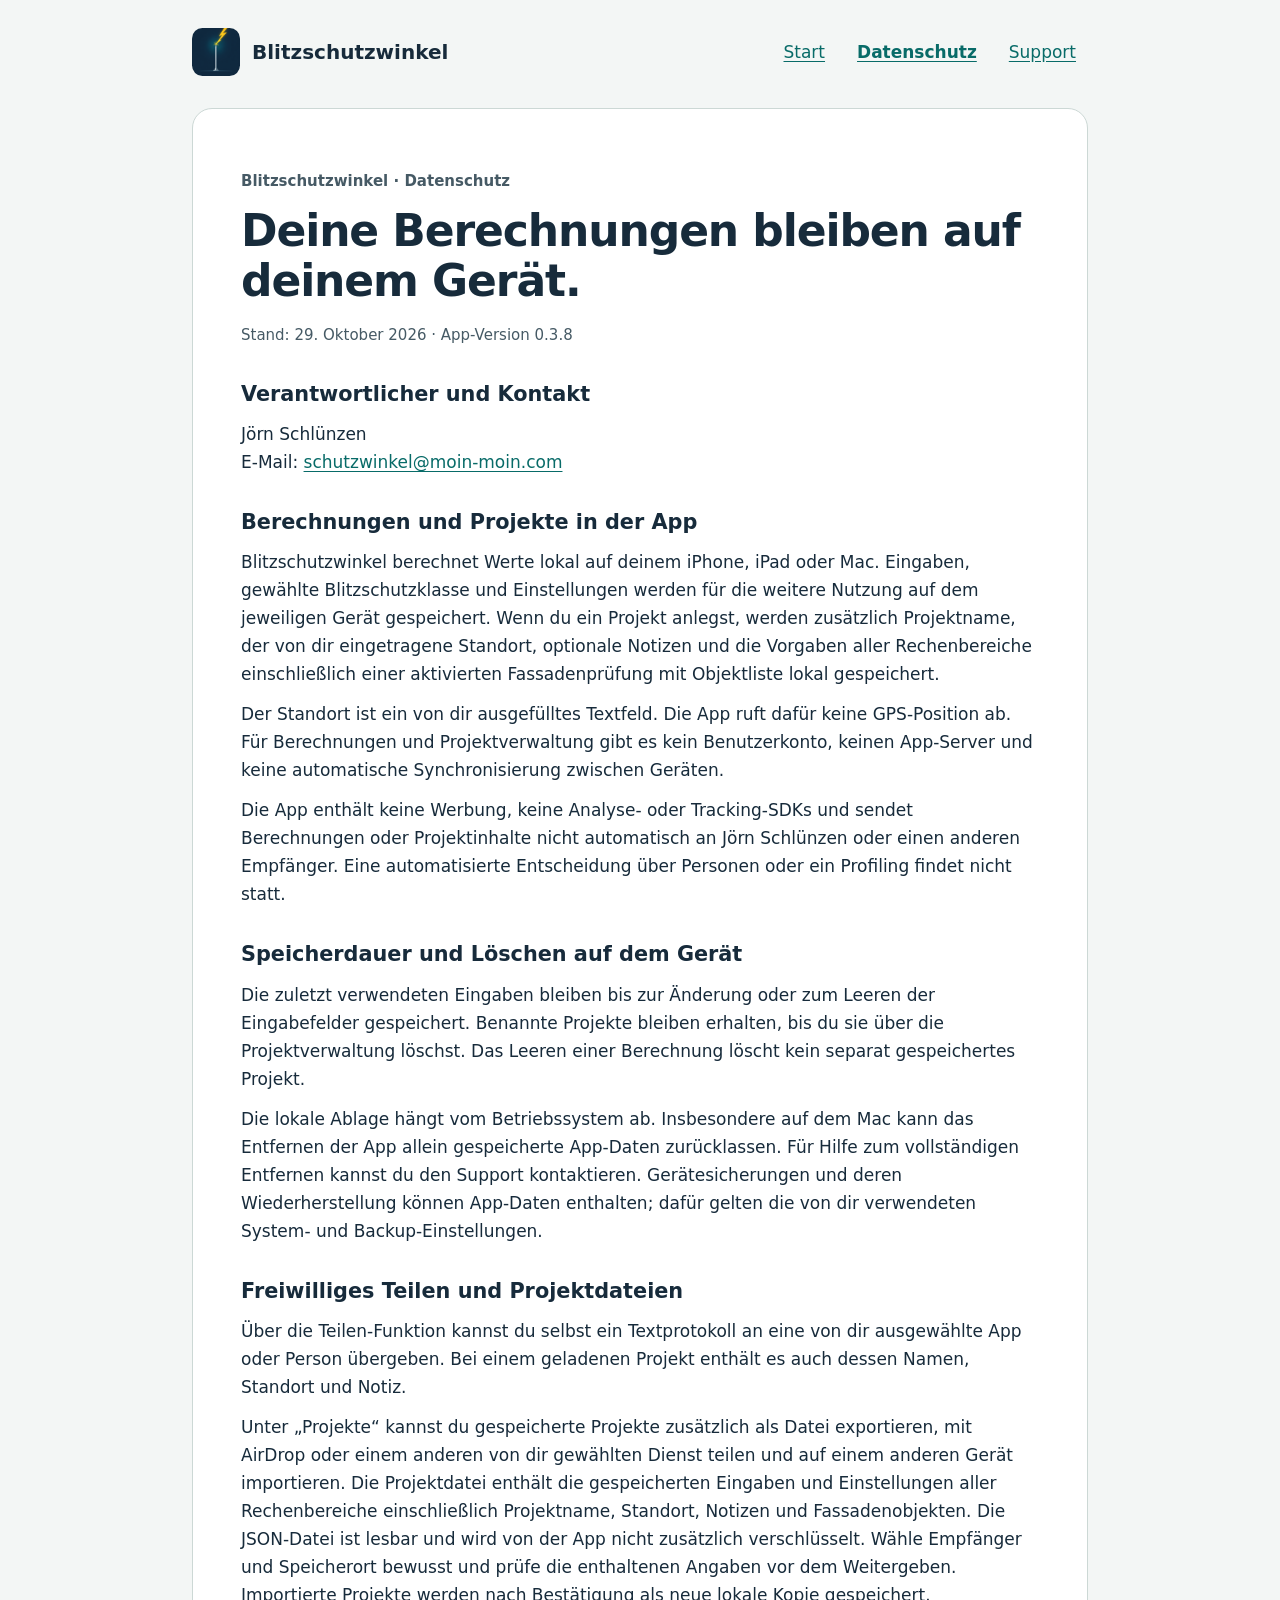
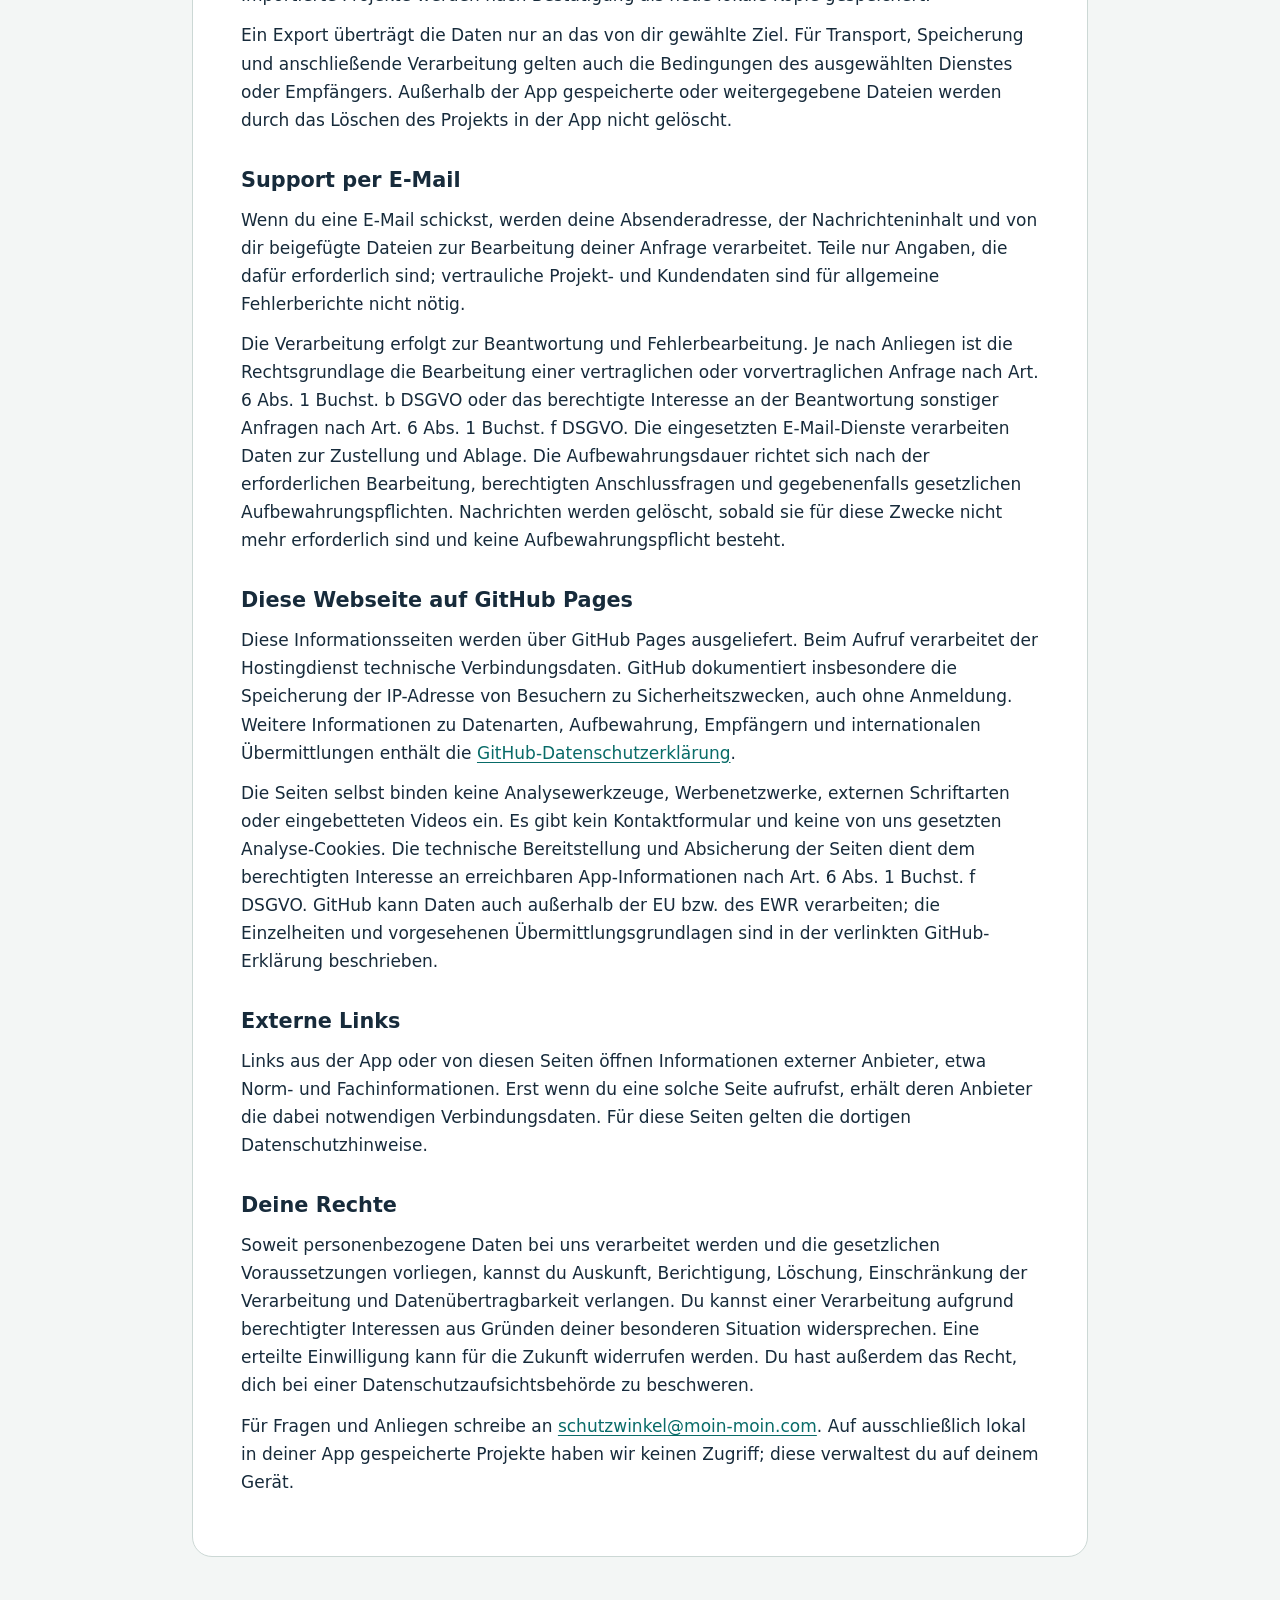
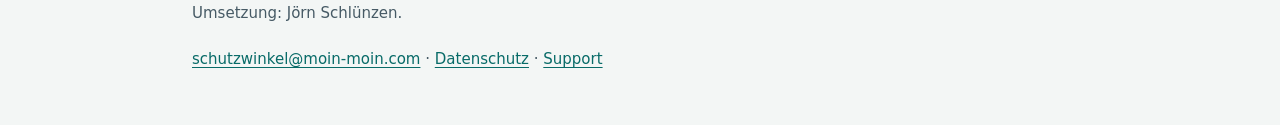
==== commit 2fcf2475: "Datenschutzhinweise um freiwilligen Projektdatei- und AirDrop-Austausch ergaenzen" ====
--- a/datenschutz/index.html
+++ b/datenschutz/index.html
@@ -1,3 +1,3 @@
 <!doctype html>
 <html lang="de"><head><meta charset="utf-8"><meta name="viewport" content="width=device-width, initial-scale=1"><meta name="description" content="Datenschutz zur App Blitzschutzwinkel von Jörn Schlünzen."><title>Datenschutz · Blitzschutzwinkel</title><link rel="stylesheet" href="../assets/site.css"><link rel="icon" type="image/png" href="../assets/fangstange.png"></head>
-<body><a class="skip" href="#inhalt">Zum Inhalt</a><header><a class="brand" href="../index.html"><img src="../assets/fangstange.png" alt="" width="48" height="48"><span>Blitzschutzwinkel</span></a><nav aria-label="Hauptnavigation"><a href="../index.html">Start</a><a href="../datenschutz/" aria-current="page">Datenschutz</a><a href="../support/">Support</a></nav></header><main id="inhalt"><article><p class="eyebrow">Blitzschutzwinkel · Datenschutz</p><h1>Deine Berechnungen bleiben auf deinem Gerät.</h1><p class="meta">Stand: 24. Oktober 2026 · App-Version 0.3</p><h2>Verantwortlicher und Kontakt</h2><p>Jörn Schlünzen<br>E-Mail: <a href="mailto:schutzwinkel@moin-moin.com">schutzwinkel@moin-moin.com</a></p><h2>Berechnungen und Projekte in der App</h2><p>Blitzschutzwinkel berechnet Werte lokal auf deinem iPhone, iPad oder Mac. Eingaben, gewählte Blitzschutzklasse und Einstellungen werden für die weitere Nutzung auf dem jeweiligen Gerät gespeichert. Wenn du ein Projekt anlegst, werden zusätzlich Projektname, der von dir eingetragene Standort, optionale Notizen und die Vorgaben aller drei Rechenbereiche einschließlich einer aktivierten Fassadenprüfung mit Objektliste lokal gespeichert.</p><p>Der Standort ist ein von dir ausgefülltes Textfeld. Die App ruft dafür keine GPS-Position ab. Für Berechnungen und Projektverwaltung gibt es kein Benutzerkonto, keinen App-Server und keine Synchronisierung zwischen Geräten.</p><p>Die App enthält keine Werbung, keine Analyse- oder Tracking-SDKs und sendet Berechnungen oder Projektinhalte nicht automatisch an Jörn Schlünzen oder einen anderen Empfänger. Eine automatisierte Entscheidung über Personen oder ein Profiling findet nicht statt.</p><h2>Speicherdauer und Löschen auf dem Gerät</h2><p>Die zuletzt verwendeten Eingaben bleiben bis zur Änderung oder zum Leeren der Eingabefelder gespeichert. Benannte Projekte bleiben erhalten, bis du sie über die Projektverwaltung löschst. Das Leeren einer Berechnung löscht kein separat gespeichertes Projekt.</p><p>Die lokale Ablage hängt vom Betriebssystem ab. Insbesondere auf dem Mac kann das Entfernen der App allein gespeicherte App-Daten zurücklassen. Für Hilfe zum vollständigen Entfernen kannst du den Support kontaktieren. Gerätesicherungen und deren Wiederherstellung können App-Daten enthalten; dafür gelten die von dir verwendeten System- und Backup-Einstellungen.</p><h2>Freiwilliges Teilen</h2><p>Über die Teilen-Funktion kannst du selbst ein Textprotokoll an eine von dir ausgewählte App oder Person übergeben. Bei einem geladenen Projekt enthält es auch dessen Namen, Standort und Notiz. Prüfe diese Angaben vor dem Teilen. Für die anschließende Verarbeitung gelten die Bedingungen des gewählten Dienstes oder Empfängers.</p><h2>Support per E-Mail</h2><p>Wenn du eine E-Mail schickst, werden deine Absenderadresse, der Nachrichteninhalt und von dir beigefügte Dateien zur Bearbeitung deiner Anfrage verarbeitet. Teile nur Angaben, die dafür erforderlich sind; vertrauliche Projekt- und Kundendaten sind für allgemeine Fehlerberichte nicht nötig.</p><p>Die Verarbeitung erfolgt zur Beantwortung und Fehlerbearbeitung. Je nach Anliegen ist die Rechtsgrundlage die Bearbeitung einer vertraglichen oder vorvertraglichen Anfrage nach Art. 6 Abs. 1 Buchst. b DSGVO oder das berechtigte Interesse an der Beantwortung sonstiger Anfragen nach Art. 6 Abs. 1 Buchst. f DSGVO. Die eingesetzten E-Mail-Dienste verarbeiten Daten zur Zustellung und Ablage. Die Aufbewahrungsdauer richtet sich nach der erforderlichen Bearbeitung, berechtigten Anschlussfragen und gegebenenfalls gesetzlichen Aufbewahrungspflichten. Nachrichten werden gelöscht, sobald sie für diese Zwecke nicht mehr erforderlich sind und keine Aufbewahrungspflicht besteht.</p><h2>Diese Webseite auf GitHub Pages</h2><p>Diese Informationsseiten werden über GitHub Pages ausgeliefert. Beim Aufruf verarbeitet der Hostingdienst technische Verbindungsdaten. GitHub dokumentiert insbesondere die Speicherung der IP-Adresse von Besuchern zu Sicherheitszwecken, auch ohne Anmeldung. Weitere Informationen zu Datenarten, Aufbewahrung, Empfängern und internationalen Übermittlungen enthält die <a href="https://docs.github.com/en/site-policy/privacy-policies/github-general-privacy-statement">GitHub-Datenschutzerklärung</a>.</p><p>Die Seiten selbst binden keine Analysewerkzeuge, Werbenetzwerke, externen Schriftarten oder eingebetteten Videos ein. Es gibt kein Kontaktformular und keine von uns gesetzten Analyse-Cookies. Die technische Bereitstellung und Absicherung der Seiten dient dem berechtigten Interesse an erreichbaren App-Informationen nach Art. 6 Abs. 1 Buchst. f DSGVO. GitHub kann Daten auch außerhalb der EU bzw. des EWR verarbeiten; die Einzelheiten und vorgesehenen Übermittlungsgrundlagen sind in der verlinkten GitHub-Erklärung beschrieben.</p><h2>Externe Links</h2><p>Links aus der App oder von diesen Seiten öffnen Informationen externer Anbieter, etwa Norm- und Fachinformationen. Erst wenn du eine solche Seite aufrufst, erhält deren Anbieter die dabei notwendigen Verbindungsdaten. Für diese Seiten gelten die dortigen Datenschutzhinweise.</p><h2>Deine Rechte</h2><p>Soweit personenbezogene Daten bei uns verarbeitet werden und die gesetzlichen Voraussetzungen vorliegen, kannst du Auskunft, Berichtigung, Löschung, Einschränkung der Verarbeitung und Datenübertragbarkeit verlangen. Du kannst einer Verarbeitung aufgrund berechtigter Interessen aus Gründen deiner besonderen Situation widersprechen. Eine erteilte Einwilligung kann für die Zukunft widerrufen werden. Du hast außerdem das Recht, dich bei einer Datenschutzaufsichtsbehörde zu beschweren.</p><p>Für Fragen und Anliegen schreibe an <a href="mailto:schutzwinkel@moin-moin.com">schutzwinkel@moin-moin.com</a>. Auf ausschließlich lokal in deiner App gespeicherte Projekte haben wir keinen Zugriff; diese verwaltest du auf deinem Gerät.</p></article></main><footer><p>Umsetzung: Jörn Schlünzen.</p><p><a href="mailto:schutzwinkel@moin-moin.com">schutzwinkel@moin-moin.com</a> · <a href="../datenschutz/">Datenschutz</a> · <a href="../support/">Support</a></p></footer></body></html>
+<body><a class="skip" href="#inhalt">Zum Inhalt</a><header><a class="brand" href="../index.html"><img src="../assets/fangstange.png" alt="" width="48" height="48"><span>Blitzschutzwinkel</span></a><nav aria-label="Hauptnavigation"><a href="../index.html">Start</a><a href="../datenschutz/" aria-current="page">Datenschutz</a><a href="../support/">Support</a></nav></header><main id="inhalt"><article><p class="eyebrow">Blitzschutzwinkel · Datenschutz</p><h1>Deine Berechnungen bleiben auf deinem Gerät.</h1><p class="meta">Stand: 29. Oktober 2026 · App-Version 0.3.8</p><h2>Verantwortlicher und Kontakt</h2><p>Jörn Schlünzen<br>E-Mail: <a href="mailto:schutzwinkel@moin-moin.com">schutzwinkel@moin-moin.com</a></p><h2>Berechnungen und Projekte in der App</h2><p>Blitzschutzwinkel berechnet Werte lokal auf deinem iPhone, iPad oder Mac. Eingaben, gewählte Blitzschutzklasse und Einstellungen werden für die weitere Nutzung auf dem jeweiligen Gerät gespeichert. Wenn du ein Projekt anlegst, werden zusätzlich Projektname, der von dir eingetragene Standort, optionale Notizen und die Vorgaben aller Rechenbereiche einschließlich einer aktivierten Fassadenprüfung mit Objektliste lokal gespeichert.</p><p>Der Standort ist ein von dir ausgefülltes Textfeld. Die App ruft dafür keine GPS-Position ab. Für Berechnungen und Projektverwaltung gibt es kein Benutzerkonto, keinen App-Server und keine automatische Synchronisierung zwischen Geräten.</p><p>Die App enthält keine Werbung, keine Analyse- oder Tracking-SDKs und sendet Berechnungen oder Projektinhalte nicht automatisch an Jörn Schlünzen oder einen anderen Empfänger. Eine automatisierte Entscheidung über Personen oder ein Profiling findet nicht statt.</p><h2>Speicherdauer und Löschen auf dem Gerät</h2><p>Die zuletzt verwendeten Eingaben bleiben bis zur Änderung oder zum Leeren der Eingabefelder gespeichert. Benannte Projekte bleiben erhalten, bis du sie über die Projektverwaltung löschst. Das Leeren einer Berechnung löscht kein separat gespeichertes Projekt.</p><p>Die lokale Ablage hängt vom Betriebssystem ab. Insbesondere auf dem Mac kann das Entfernen der App allein gespeicherte App-Daten zurücklassen. Für Hilfe zum vollständigen Entfernen kannst du den Support kontaktieren. Gerätesicherungen und deren Wiederherstellung können App-Daten enthalten; dafür gelten die von dir verwendeten System- und Backup-Einstellungen.</p><h2>Freiwilliges Teilen und Projektdateien</h2><p>Über die Teilen-Funktion kannst du selbst ein Textprotokoll an eine von dir ausgewählte App oder Person übergeben. Bei einem geladenen Projekt enthält es auch dessen Namen, Standort und Notiz.</p><p>Unter „Projekte“ kannst du gespeicherte Projekte zusätzlich als Datei exportieren, mit AirDrop oder einem anderen von dir gewählten Dienst teilen und auf einem anderen Gerät importieren. Die Projektdatei enthält die gespeicherten Eingaben und Einstellungen aller Rechenbereiche einschließlich Projektname, Standort, Notizen und Fassadenobjekten. Die JSON-Datei ist lesbar und wird von der App nicht zusätzlich verschlüsselt. Wähle Empfänger und Speicherort bewusst und prüfe die enthaltenen Angaben vor dem Weitergeben. Importierte Projekte werden nach Bestätigung als neue lokale Kopie gespeichert.</p><p>Ein Export überträgt die Daten nur an das von dir gewählte Ziel. Für Transport, Speicherung und anschließende Verarbeitung gelten auch die Bedingungen des ausgewählten Dienstes oder Empfängers. Außerhalb der App gespeicherte oder weitergegebene Dateien werden durch das Löschen des Projekts in der App nicht gelöscht.</p><h2>Support per E-Mail</h2><p>Wenn du eine E-Mail schickst, werden deine Absenderadresse, der Nachrichteninhalt und von dir beigefügte Dateien zur Bearbeitung deiner Anfrage verarbeitet. Teile nur Angaben, die dafür erforderlich sind; vertrauliche Projekt- und Kundendaten sind für allgemeine Fehlerberichte nicht nötig.</p><p>Die Verarbeitung erfolgt zur Beantwortung und Fehlerbearbeitung. Je nach Anliegen ist die Rechtsgrundlage die Bearbeitung einer vertraglichen oder vorvertraglichen Anfrage nach Art. 6 Abs. 1 Buchst. b DSGVO oder das berechtigte Interesse an der Beantwortung sonstiger Anfragen nach Art. 6 Abs. 1 Buchst. f DSGVO. Die eingesetzten E-Mail-Dienste verarbeiten Daten zur Zustellung und Ablage. Die Aufbewahrungsdauer richtet sich nach der erforderlichen Bearbeitung, berechtigten Anschlussfragen und gegebenenfalls gesetzlichen Aufbewahrungspflichten. Nachrichten werden gelöscht, sobald sie für diese Zwecke nicht mehr erforderlich sind und keine Aufbewahrungspflicht besteht.</p><h2>Diese Webseite auf GitHub Pages</h2><p>Diese Informationsseiten werden über GitHub Pages ausgeliefert. Beim Aufruf verarbeitet der Hostingdienst technische Verbindungsdaten. GitHub dokumentiert insbesondere die Speicherung der IP-Adresse von Besuchern zu Sicherheitszwecken, auch ohne Anmeldung. Weitere Informationen zu Datenarten, Aufbewahrung, Empfängern und internationalen Übermittlungen enthält die <a href="https://docs.github.com/en/site-policy/privacy-policies/github-general-privacy-statement">GitHub-Datenschutzerklärung</a>.</p><p>Die Seiten selbst binden keine Analysewerkzeuge, Werbenetzwerke, externen Schriftarten oder eingebetteten Videos ein. Es gibt kein Kontaktformular und keine von uns gesetzten Analyse-Cookies. Die technische Bereitstellung und Absicherung der Seiten dient dem berechtigten Interesse an erreichbaren App-Informationen nach Art. 6 Abs. 1 Buchst. f DSGVO. GitHub kann Daten auch außerhalb der EU bzw. des EWR verarbeiten; die Einzelheiten und vorgesehenen Übermittlungsgrundlagen sind in der verlinkten GitHub-Erklärung beschrieben.</p><h2>Externe Links</h2><p>Links aus der App oder von diesen Seiten öffnen Informationen externer Anbieter, etwa Norm- und Fachinformationen. Erst wenn du eine solche Seite aufrufst, erhält deren Anbieter die dabei notwendigen Verbindungsdaten. Für diese Seiten gelten die dortigen Datenschutzhinweise.</p><h2>Deine Rechte</h2><p>Soweit personenbezogene Daten bei uns verarbeitet werden und die gesetzlichen Voraussetzungen vorliegen, kannst du Auskunft, Berichtigung, Löschung, Einschränkung der Verarbeitung und Datenübertragbarkeit verlangen. Du kannst einer Verarbeitung aufgrund berechtigter Interessen aus Gründen deiner besonderen Situation widersprechen. Eine erteilte Einwilligung kann für die Zukunft widerrufen werden. Du hast außerdem das Recht, dich bei einer Datenschutzaufsichtsbehörde zu beschweren.</p><p>Für Fragen und Anliegen schreibe an <a href="mailto:schutzwinkel@moin-moin.com">schutzwinkel@moin-moin.com</a>. Auf ausschließlich lokal in deiner App gespeicherte Projekte haben wir keinen Zugriff; diese verwaltest du auf deinem Gerät.</p></article></main><footer><p>Umsetzung: Jörn Schlünzen.</p><p><a href="mailto:schutzwinkel@moin-moin.com">schutzwinkel@moin-moin.com</a> · <a href="../datenschutz/">Datenschutz</a> · <a href="../support/">Support</a></p></footer></body></html>
